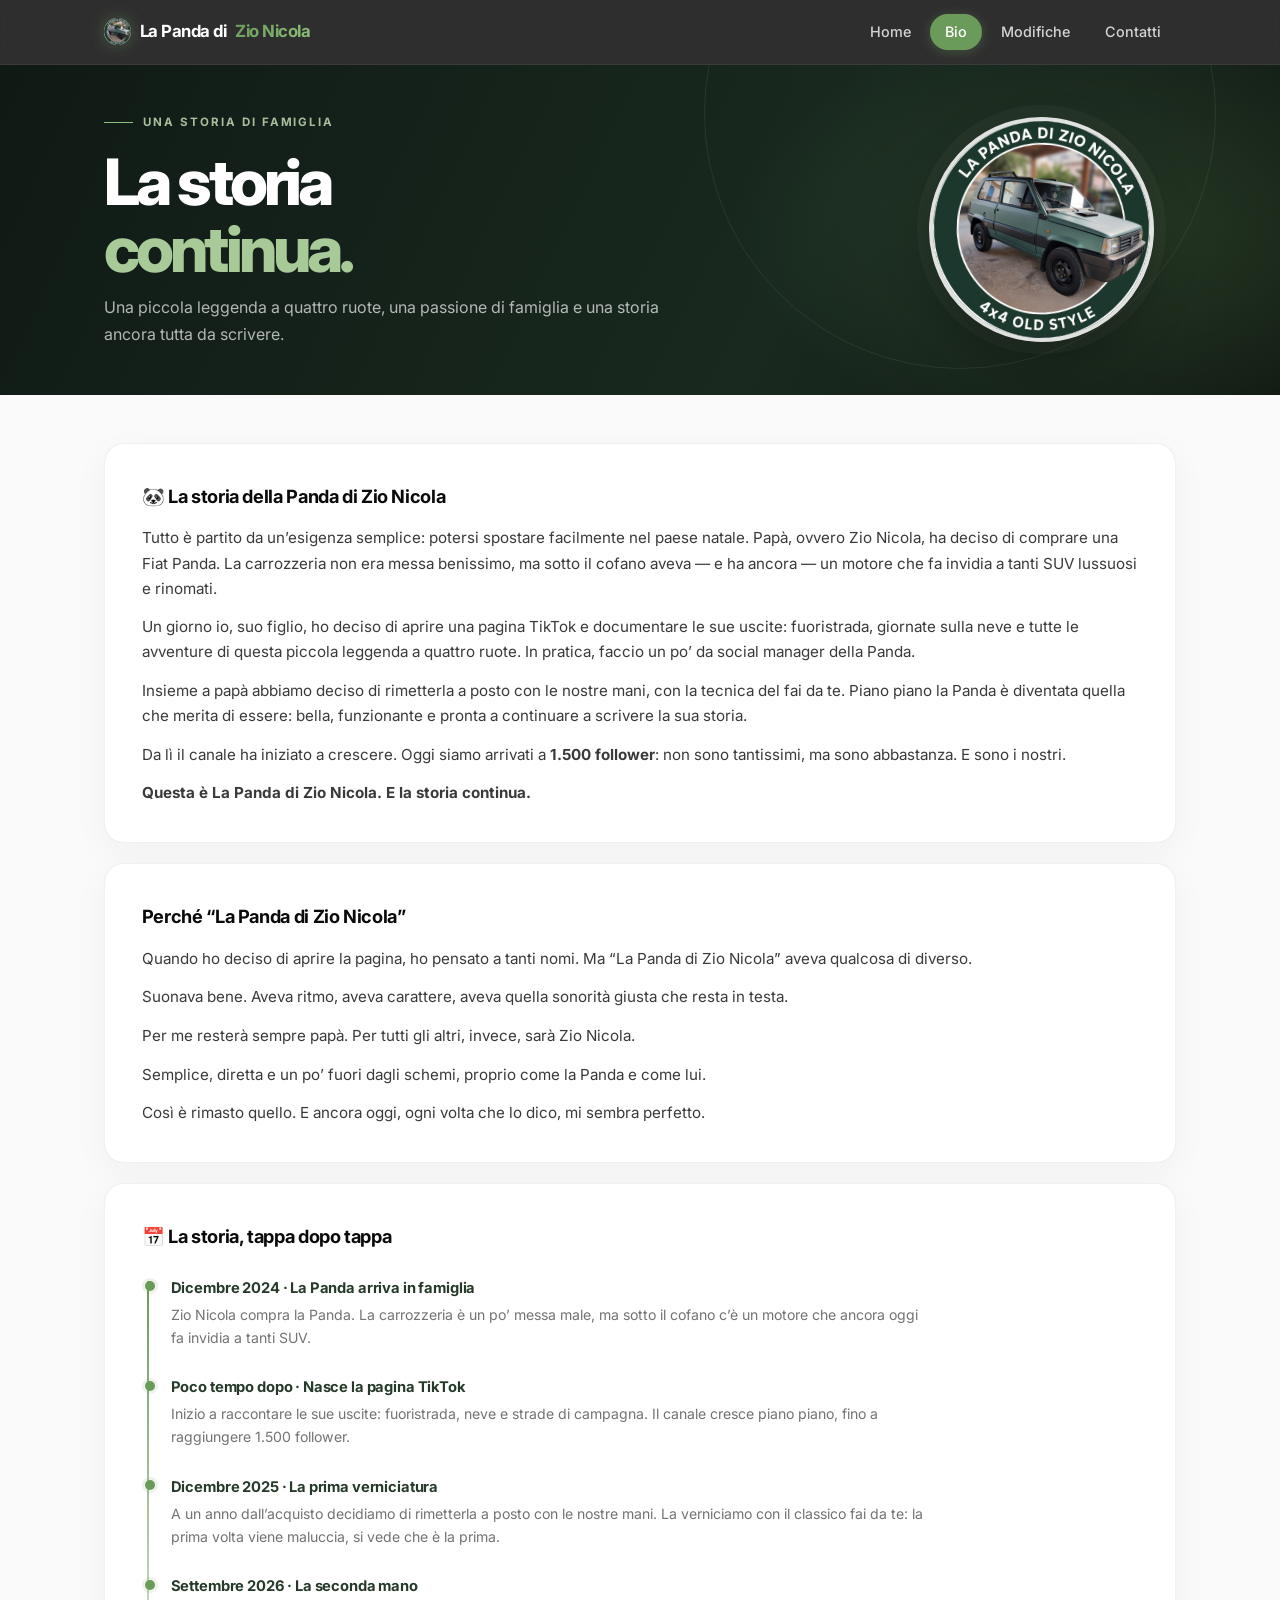
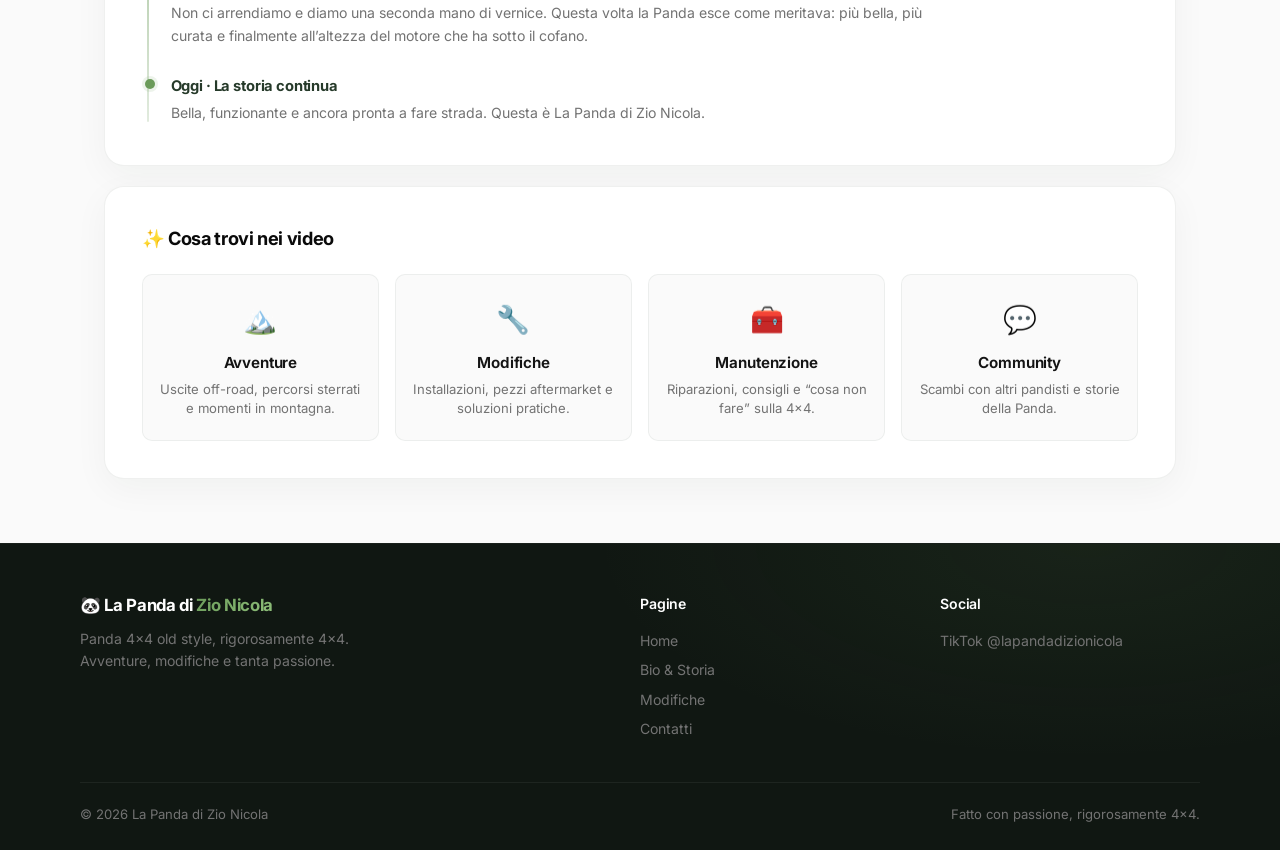
==== bio.html @ b266775a "v3 stable" ====
<!DOCTYPE html>
<html lang="it">
<head>
  <meta charset="UTF-8">
  <meta name="viewport" content="width=device-width, initial-scale=1.0">
  <title>Bio &amp; Storia | La Panda di Zio Nicola</title>
  <meta name="description" content="La storia della Panda di Zio Nicola: una Fiat Panda 4x4 old style, avventure e modifiche.">
  <link rel="preconnect" href="https://fonts.googleapis.com">
  <link rel="preconnect" href="https://fonts.gstatic.com" crossorigin>
  <link href="https://fonts.googleapis.com/css2?family=Inter:wght@400;500;600;700;800&display=swap" rel="stylesheet">
  <link rel="stylesheet" href="css/style.css">
</head>
<body>

  <header class="site-header">
    <div class="header-inner">
      <a href="index.html" class="logo">
        <span class="logo-icon"><img src="TuleS.jpg" alt=""></span>
        La Panda di <span>Zio Nicola</span>
      </a>
      <button class="menu-toggle" aria-label="Apri menu" onclick="document.querySelector('.nav').classList.toggle('open')">☰</button>
      <nav class="nav">
        <a href="index.html">Home</a>
        <a href="bio.html" class="active">Bio</a>
        <a href="modifiche.html">Modifiche</a>
        <a href="contatti.html">Contatti</a>
      </nav>
    </div>
  </header>

  <main>
    <section class="page-hero">
      <div class="page-hero-inner">
        <div>
          <p class="hero-eyebrow"><span></span> UNA STORIA DI FAMIGLIA</p>
          <h1>La storia<br><span>continua.</span></h1>
          <p>Una piccola leggenda a quattro ruote, una passione di famiglia e una storia ancora tutta da scrivere.</p>
        </div>
        <img src="TuleS.jpg" alt="La Panda 4x4 di Zio Nicola">
      </div>
    </section>

    <section class="container bio-content story-content">

      <article class="bio-card">
        <h2>🐼 La storia della Panda di Zio Nicola</h2>
        <p>
          Tutto è partito da un’esigenza semplice: potersi spostare facilmente nel paese natale.
          Papà, ovvero Zio Nicola, ha deciso di comprare una Fiat Panda. La carrozzeria non era messa benissimo,
          ma sotto il cofano aveva — e ha ancora — un motore che fa invidia a tanti SUV lussuosi e rinomati.
        </p>
        <p>
          Un giorno io, suo figlio, ho deciso di aprire una pagina TikTok e documentare le sue uscite:
          fuoristrada, giornate sulla neve e tutte le avventure di questa piccola leggenda a quattro ruote.
          In pratica, faccio un po’ da social manager della Panda.
        </p>
        <p>
          Insieme a papà abbiamo deciso di rimetterla a posto con le nostre mani, con la tecnica del fai da te.
          Piano piano la Panda è diventata quella che merita di essere: bella, funzionante e pronta a continuare
          a scrivere la sua storia.
        </p>
        <p>
          Da lì il canale ha iniziato a crescere. Oggi siamo arrivati a <strong>1.500 follower</strong>:
          non sono tantissimi, ma sono abbastanza. E sono i nostri.
        </p>
        <p><strong>Questa è La Panda di Zio Nicola. E la storia continua.</strong></p>
      </article>

      <article class="bio-card">
        <h2>Perché “La Panda di Zio Nicola”</h2>
        <p>Quando ho deciso di aprire la pagina, ho pensato a tanti nomi. Ma “La Panda di Zio Nicola” aveva qualcosa di diverso.</p>
        <p>Suonava bene. Aveva ritmo, aveva carattere, aveva quella sonorità giusta che resta in testa.</p>
        <p>Per me resterà sempre papà. Per tutti gli altri, invece, sarà Zio Nicola.</p>
        <p>Semplice, diretta e un po’ fuori dagli schemi, proprio come la Panda e come lui.</p>
        <p>Così è rimasto quello. E ancora oggi, ogni volta che lo dico, mi sembra perfetto.</p>
      </article>

      <article class="bio-card">
        <h2>📅 La storia, tappa dopo tappa</h2>
        <div class="timeline">
          <div class="timeline-item">
            <strong>Dicembre 2024 · La Panda arriva in famiglia</strong>
            <span>Zio Nicola compra la Panda. La carrozzeria è un po’ messa male, ma sotto il cofano c’è un motore che ancora oggi fa invidia a tanti SUV.</span>
          </div>
          <div class="timeline-item">
            <strong>Poco tempo dopo · Nasce la pagina TikTok</strong>
            <span>Inizio a raccontare le sue uscite: fuoristrada, neve e strade di campagna. Il canale cresce piano piano, fino a raggiungere 1.500 follower.</span>
          </div>
          <div class="timeline-item">
            <strong>Dicembre 2025 · La prima verniciatura</strong>
            <span>A un anno dall’acquisto decidiamo di rimetterla a posto con le nostre mani. La verniciamo con il classico fai da te: la prima volta viene maluccia, si vede che è la prima.</span>
          </div>
          <div class="timeline-item">
            <strong>Settembre 2026 · La seconda mano</strong>
            <span>Non ci arrendiamo e diamo una seconda mano di vernice. Questa volta la Panda esce come meritava: più bella, più curata e finalmente all’altezza del motore che ha sotto il cofano.</span>
          </div>
          <div class="timeline-item">
            <strong>Oggi · La storia continua</strong>
            <span>Bella, funzionante e ancora pronta a fare strada. Questa è La Panda di Zio Nicola.</span>
          </div>
        </div>
      </article>

      <article class="bio-card">
        <h2>✨ Cosa trovi nei video</h2>
        <div class="features-grid">
          <div class="feature">
            <div class="icon">🏔️</div>
            <h3>Avventure</h3>
            <p>Uscite off-road, percorsi sterrati e momenti in montagna.</p>
          </div>
          <div class="feature">
            <div class="icon">🔧</div>
            <h3>Modifiche</h3>
            <p>Installazioni, pezzi aftermarket e soluzioni pratiche.</p>
          </div>
          <div class="feature">
            <div class="icon">🧰</div>
            <h3>Manutenzione</h3>
            <p>Riparazioni, consigli e “cosa non fare” sulla 4x4.</p>
          </div>
          <div class="feature">
            <div class="icon">💬</div>
            <h3>Community</h3>
            <p>Scambi con altri pandisti e storie della Panda.</p>
          </div>
        </div>
      </article>

    </section>
  </main>

  <footer class="site-footer">
    <div class="footer-inner">
      <div>
        <div class="footer-brand">🐼 La Panda di <span>Zio Nicola</span></div>
        <p class="footer-desc">Panda 4x4 old style, rigorosamente 4x4. Avventure, modifiche e tanta passione.</p>
      </div>
      <div class="footer-col">
        <h4>Pagine</h4>
        <a href="index.html">Home</a>
        <a href="bio.html">Bio &amp; Storia</a>
        <a href="modifiche.html">Modifiche</a>
        <a href="contatti.html">Contatti</a>
      </div>
      <div class="footer-col">
        <h4>Social</h4>
        <a href="https://www.tiktok.com/@lapandadizionicola" target="_blank" rel="noopener">TikTok @lapandadizionicola</a>
      </div>
    </div>
    <div class="footer-bottom">
      <span>© 2026 La Panda di Zio Nicola</span>
      <span>Fatto con passione, rigorosamente 4x4.</span>
    </div>
  </footer>

</body>
</html>
---- css/style.css ----
/* ========================================
   La Panda di Zio Nicola - Style Sheet (Modern)
   ======================================== */

@import url('https://fonts.googleapis.com/css2?family=Inter:wght@400;500;600;700;800&display=swap');

/* --- Reset & Base --- */
*, *::before, *::after {
  box-sizing: border-box;
  margin: 0;
  padding: 0;
}

:root {
  --black: #0a0a0a;
  --dark: #141414;
  --gray-900: #1c1c1c;
  --gray-800: #262626;
  --gray-700: #3a3a3a;
  --gray-500: #737373;
  --gray-400: #a3a3a3;
  --gray-300: #d4d4d4;
  --gray-100: #f5f5f5;
  --gray-50: #fafafa;
  --white: #ffffff;

  --accent: #6b9b5a;
  --accent-hover: #5a8549;
  --accent-soft: rgba(107, 155, 90, 0.12);
  --accent-glow: rgba(107, 155, 90, 0.35);

  --shadow-sm: 0 1px 3px rgba(0,0,0,0.06);
  --shadow: 0 4px 24px rgba(0,0,0,0.08);
  --shadow-lg: 0 12px 40px rgba(0,0,0,0.12);
  --shadow-glow: 0 0 0 1px rgba(107,155,90,0.15), 0 8px 32px rgba(107,155,90,0.12);

  --radius: 16px;
  --radius-sm: 10px;
  --radius-full: 9999px;
  --transition: 0.22s cubic-bezier(0.4, 0, 0.2, 1);
  --font: 'Inter', system-ui, -apple-system, sans-serif;
}

html {
  scroll-behavior: smooth;
  -webkit-font-smoothing: antialiased;
}

body {
  font-family: var(--font);
  background: var(--gray-50);
  color: var(--dark);
  line-height: 1.65;
  min-height: 100vh;
  display: flex;
  flex-direction: column;
  font-size: 15.5px;
}

img {
  max-width: 100%;
  height: auto;
  display: block;
}

a {
  color: inherit;
  text-decoration: none;
}

ul { list-style: none; }

/* --- Header / Nav --- */
.site-header {
  background: rgba(10, 10, 10, 0.85);
  backdrop-filter: blur(16px);
  -webkit-backdrop-filter: blur(16px);
  color: var(--white);
  position: sticky;
  top: 0;
  z-index: 100;
  border-bottom: 1px solid rgba(255,255,255,0.06);
}

.header-inner {
  max-width: 1120px;
  margin: 0 auto;
  padding: 0.85rem 1.5rem;
  display: flex;
  align-items: center;
  justify-content: space-between;
  gap: 1rem;
}

.logo {
  display: flex;
  align-items: center;
  gap: 0.55rem;
  font-weight: 700;
  font-size: 1.05rem;
  letter-spacing: -0.03em;
}

.logo-icon {
  font-size: 1.45rem;
  width: 1.7rem;
  height: 1.7rem;
  flex: 0 0 1.7rem;
  line-height: 1;
  filter: drop-shadow(0 0 8px rgba(107,155,90,0.4));
  overflow: hidden;
  border-radius: 50%;
}

.logo-icon img {
  width: 100%;
  height: 100%;
  object-fit: cover;
  line-height: 1;
  filter: drop-shadow(0 0 8px rgba(107,155,90,0.4));
}

.logo span {
  background: linear-gradient(135deg, var(--accent), #8fbf7a);
  -webkit-background-clip: text;
  -webkit-text-fill-color: transparent;
  background-clip: text;
}

.nav {
  display: flex;
  gap: 0.25rem;
  flex-wrap: wrap;
  justify-content: flex-end;
}

.nav a {
  padding: 0.4rem 0.95rem;
  border-radius: var(--radius-full);
  font-size: 0.9rem;
  font-weight: 500;
  color: var(--gray-300);
  transition: all var(--transition);
}

.nav a:hover {
  color: var(--white);
  background: rgba(255,255,255,0.08);
}

.nav a.active {
  background: var(--accent);
  color: var(--white);
  box-shadow: 0 2px 12px var(--accent-glow);
}

.menu-toggle {
  display: none;
  background: none;
  border: none;
  color: var(--white);
  font-size: 1.5rem;
  cursor: pointer;
  padding: 0.25rem;
}

/* --- Main --- */
main {
  flex: 1;
  width: 100%;
}

.container {
  max-width: 1120px;
  margin: 0 auto;
  padding: 2.5rem 1.5rem;
}

/* --- Hero --- */
.hero {
  background:
    radial-gradient(ellipse 80% 60% at 70% 20%, rgba(107,155,90,0.18) 0%, transparent 55%),
    radial-gradient(ellipse 60% 50% at 10% 80%, rgba(107,155,90,0.08) 0%, transparent 50%),
    linear-gradient(165deg, #0a0a0a 0%, #121212 50%, #0f1410 100%);
  color: var(--white);
  padding: 5rem 1.5rem 4.5rem;
  text-align: center;
  position: relative;
  overflow: hidden;
}

.hero::before {
  content: "🐼";
  position: absolute;
  font-size: 22rem;
  opacity: 0.04;
  right: -1rem;
  top: -4rem;
  pointer-events: none;
  filter: blur(1px);
}

.hero-content {
  max-width: 640px;
  margin: 0 auto;
  position: relative;
  z-index: 1;
}

.hero h1 {
  font-size: clamp(2.1rem, 5.5vw, 3.1rem);
  font-weight: 800;
  letter-spacing: -0.04em;
  margin-bottom: 0.75rem;
  line-height: 1.15;
}

.hero h1 span {
  background: linear-gradient(135deg, #8fbf7a, var(--accent));
  -webkit-background-clip: text;
  -webkit-text-fill-color: transparent;
  background-clip: text;
}

.hero .tagline {
  font-size: 1.1rem;
  color: var(--gray-400);
  margin-bottom: 2rem;
  font-weight: 400;
  line-height: 1.6;
}

.btn {
  display: inline-flex;
  align-items: center;
  gap: 0.5rem;
  padding: 0.8rem 1.7rem;
  border-radius: var(--radius-full);
  font-weight: 600;
  font-size: 0.95rem;
  transition: all var(--transition);
  border: none;
  cursor: pointer;
  letter-spacing: -0.01em;
}

.btn-primary {
  background: var(--accent);
  color: var(--white);
  box-shadow: 0 4px 20px var(--accent-glow);
}

.btn-primary:hover {
  background: var(--accent-hover);
  transform: translateY(-2px);
  box-shadow: 0 8px 28px var(--accent-glow);
}

.btn-outline {
  background: transparent;
  color: var(--white);
  border: 1.5px solid rgba(255,255,255,0.25);
}

.btn-outline:hover {
  border-color: rgba(255,255,255,0.5);
  background: rgba(255,255,255,0.06);
  transform: translateY(-2px);
}

.hero-buttons {
  display: flex;
  gap: 0.9rem;
  justify-content: center;
  flex-wrap: wrap;
}

/* --- Section titles --- */
.section-title {
  font-size: 1.65rem;
  font-weight: 750;
  margin-bottom: 0.35rem;
  letter-spacing: -0.03em;
  color: var(--black);
}

.section-subtitle {
  color: var(--gray-500);
  margin-bottom: 2.2rem;
  font-size: 1.02rem;
  max-width: 520px;
}

/* --- Video grid --- */
.video-section {
  padding: 1rem 0 3rem;
}

.video-grid {
  display: grid;
  grid-template-columns: repeat(auto-fill, minmax(260px, 1fr));
  gap: 1.4rem;
}

.video-card {
  background: var(--white);
  border-radius: var(--radius);
  overflow: hidden;
  box-shadow: var(--shadow-sm);
  border: 1px solid rgba(0,0,0,0.04);
  transition: transform var(--transition), box-shadow var(--transition), border-color var(--transition);
}

.video-card:hover {
  transform: translateY(-6px);
  box-shadow: var(--shadow-lg);
  border-color: rgba(107,155,90,0.2);
}

.video-embed {
  position: relative;
  width: 100%;
  padding-bottom: 177.78%;
  background: var(--dark);
  overflow: hidden;
}

.video-embed iframe,
.video-embed .tiktok-placeholder {
  position: absolute;
  top: 0;
  left: 0;
  width: 100%;
  height: 100%;
  border: none;
}

.video-embed--tiktok .tiktok-embed {
  max-width: 100% !important;
  min-width: 0 !important;
  width: 100% !important;
  margin: 0;
}

.video-embed--tiktok iframe {
  width: 100% !important;
  height: 100% !important;
}

.tiktok-placeholder {
  display: flex;
  flex-direction: column;
  align-items: center;
  justify-content: center;
  color: var(--gray-400);
  text-align: center;
  padding: 1.5rem;
  background:
    radial-gradient(circle at 50% 30%, rgba(107,155,90,0.15) 0%, transparent 60%),
    linear-gradient(180deg, #141414 0%, #1a1a1a 100%);
}

.tiktok-placeholder .emoji {
  font-size: 2.8rem;
  margin-bottom: 0.7rem;
  filter: drop-shadow(0 4px 12px rgba(0,0,0,0.3));
}

.tiktok-placeholder p {
  font-size: 0.88rem;
  margin-bottom: 1rem;
  color: var(--gray-400);
  line-height: 1.4;
}

.video-info {
  padding: 1.1rem 1.15rem 1.2rem;
}

.video-info h3 {
  font-size: 0.92rem;
  font-weight: 600;
  margin-bottom: 0.25rem;
  line-height: 1.35;
  letter-spacing: -0.01em;
}

.video-info .meta {
  font-size: 0.78rem;
  color: var(--gray-500);
}

.video-info a {
  display: inline-block;
  margin-top: 0.55rem;
  font-size: 0.82rem;
  color: var(--accent);
  font-weight: 600;
  transition: color var(--transition);
}

.video-info a:hover {
  color: var(--accent-hover);
}

.embed-note {
  margin-top: 2.2rem;
  padding: 1.1rem 1.3rem;
  background: var(--accent-soft);
  border-radius: var(--radius-sm);
  font-size: 0.88rem;
  color: var(--gray-700);
  border: 1px solid rgba(107,155,90,0.18);
  line-height: 1.55;
}

.embed-note code {
  background: rgba(0,0,0,0.06);
  padding: 0.15rem 0.4rem;
  border-radius: 4px;
  font-size: 0.82rem;
}

/* --- Bio page --- */
.bio-hero {
  background:
    radial-gradient(ellipse 70% 50% at 50% 0%, rgba(107,155,90,0.12) 0%, transparent 60%),
    var(--dark);
  color: var(--white);
  padding: 3.5rem 1.5rem;
  text-align: center;
}

.bio-content {
  display: grid;
  gap: 1.5rem;
}

.bio-card {
  background: var(--white);
  border-radius: var(--radius);
  padding: 1.8rem 2rem;
  box-shadow: var(--shadow-sm);
  border: 1px solid rgba(0,0,0,0.04);
  transition: box-shadow var(--transition);
}

.bio-card:hover {
  box-shadow: var(--shadow);
}

.bio-card h2 {
  font-size: 1.2rem;
  margin-bottom: 0.9rem;
  color: var(--black);
  display: flex;
  align-items: center;
  gap: 0.45rem;
  letter-spacing: -0.02em;
  font-weight: 700;
}

.bio-card p {
  margin-bottom: 0.85rem;
  color: var(--gray-700);
  font-size: 0.95rem;
}

.bio-card p:last-child {
  margin-bottom: 0;
}

.timeline {
  position: relative;
  padding-left: 1.7rem;
  margin-top: 1.3rem;
}

.timeline::before {
  content: "";
  position: absolute;
  left: 0.35rem;
  top: 0.35rem;
  bottom: 0.35rem;
  width: 2px;
  background: linear-gradient(180deg, var(--accent), rgba(107,155,90,0.2));
  border-radius: 2px;
}

.timeline-item {
  position: relative;
  margin-bottom: 1.4rem;
}

.timeline-item:last-child {
  margin-bottom: 0;
}

.timeline-item::before {
  content: "";
  position: absolute;
  left: -1.5rem;
  top: 0.35rem;
  width: 10px;
  height: 10px;
  background: var(--accent);
  border-radius: 50%;
  box-shadow: 0 0 0 3px var(--accent-soft);
}

.timeline-item strong {
  display: block;
  font-size: 0.92rem;
  margin-bottom: 0.15rem;
  letter-spacing: -0.01em;
}

.timeline-item span {
  font-size: 0.88rem;
  color: var(--gray-500);
}

.features-grid {
  display: grid;
  grid-template-columns: repeat(auto-fill, minmax(200px, 1fr));
  gap: 1rem;
  margin-top: 1.3rem;
}

.feature {
  background: var(--gray-50);
  padding: 1.3rem 1.1rem;
  border-radius: var(--radius-sm);
  text-align: center;
  border: 1px solid rgba(0,0,0,0.04);
  transition: all var(--transition);
}

.feature:hover {
  background: var(--accent-soft);
  border-color: rgba(107,155,90,0.2);
  transform: translateY(-3px);
}

.feature .icon {
  font-size: 1.7rem;
  margin-bottom: 0.5rem;
}

.feature h3 {
  font-size: 0.95rem;
  margin-bottom: 0.25rem;
  font-weight: 650;
  letter-spacing: -0.01em;
}

.feature p {
  font-size: 0.82rem;
  color: var(--gray-500);
  margin: 0;
  line-height: 1.45;
}

/* --- Modifiche page --- */
.modifiche-grid {
  display: grid;
  grid-template-columns: repeat(auto-fill, minmax(270px, 1fr));
  gap: 1.4rem;
}

.mod-card {
  background: var(--white);
  border-radius: var(--radius);
  overflow: hidden;
  box-shadow: var(--shadow-sm);
  border: 1px solid rgba(0,0,0,0.04);
  display: flex;
  flex-direction: column;
  transition: transform var(--transition), box-shadow var(--transition), border-color var(--transition);
}

.mod-card:hover {
  transform: translateY(-6px);
  box-shadow: var(--shadow-lg);
  border-color: rgba(107,155,90,0.18);
}

.mod-img {
  height: 160px;
  background:
    radial-gradient(circle at 40% 40%, rgba(107,155,90,0.2) 0%, transparent 55%),
    linear-gradient(145deg, #1a1a1a, #222a1e);
  display: flex;
  align-items: center;
  justify-content: center;
  font-size: 3.2rem;
  color: rgba(255,255,255,0.55);
  transition: transform 0.4s ease;
}

.mod-card:hover .mod-img {
  transform: scale(1.03);
}

.mod-body {
  padding: 1.25rem 1.3rem 1.4rem;
  flex: 1;
  display: flex;
  flex-direction: column;
}

.mod-body h3 {
  font-size: 1.05rem;
  margin-bottom: 0.35rem;
  letter-spacing: -0.02em;
  font-weight: 650;
}

.mod-body p {
  font-size: 0.88rem;
  color: var(--gray-500);
  flex: 1;
  margin-bottom: 0.9rem;
  line-height: 1.5;
}

.mod-links {
  display: flex;
  flex-direction: column;
  align-items: flex-start;
  gap: 0.65rem;
  margin-top: 0.4rem;
}

.mod-links .btn {
  font-size: 0.85rem;
  padding: 0.5rem 1.1rem;
}

.mod-links .btn-outline {
  color: var(--gray-900);
  border: 1.5px solid var(--gray-300);
  background: var(--white);
}

.mod-links .btn-outline:hover {
  color: var(--black);
  border-color: var(--accent);
  background: var(--accent-soft);
}

.product-link-pending {
  font-size: 0.78rem;
  color: var(--gray-500);
}

.tags {
  display: flex;
  flex-wrap: wrap;
  gap: 0.35rem;
  margin-bottom: 1rem;
}

.tag {
  font-size: 0.72rem;
  padding: 0.22rem 0.65rem;
  background: var(--gray-100);
  border-radius: var(--radius-full);
  color: var(--gray-700);
  font-weight: 550;
  letter-spacing: 0.01em;
}

.tag.estetica { background: var(--accent-soft); color: var(--accent-hover); }
.tag.performance { background: #f5ebe4; color: #8a5a3a; }
.tag.offroad { background: #e8eef5; color: #3a5a8a; }
.tag.comfort { background: #f0e8f5; color: #6a3a8a; }

/* --- Contatti page --- */
.contact-grid {
  display: grid;
  grid-template-columns: 1fr 1fr;
  gap: 1.5rem;
}

.contact-card {
  background: var(--white);
  border-radius: var(--radius);
  padding: 1.8rem 2rem;
  box-shadow: var(--shadow-sm);
  border: 1px solid rgba(0,0,0,0.04);
}

.contact-card h2 {
  font-size: 1.15rem;
  margin-bottom: 1.1rem;
  display: flex;
  align-items: center;
  gap: 0.4rem;
  letter-spacing: -0.02em;
  font-weight: 700;
}

.social-links {
  display: flex;
  flex-direction: column;
  gap: 0.7rem;
}

.social-link {
  display: flex;
  align-items: center;
  gap: 0.85rem;
  padding: 0.95rem 1.15rem;
  background: var(--gray-50);
  border-radius: var(--radius-sm);
  font-weight: 500;
  border: 1px solid transparent;
  transition: all var(--transition);
}

.social-link:hover {
  background: var(--accent-soft);
  border-color: rgba(107,155,90,0.2);
  transform: translateX(4px);
}

.social-link .icon {
  font-size: 1.35rem;
}

.form-group {
  margin-bottom: 1.1rem;
}

.form-group label {
  display: block;
  font-size: 0.85rem;
  font-weight: 600;
  margin-bottom: 0.35rem;
  letter-spacing: -0.01em;
}

.form-group input,
.form-group textarea {
  width: 100%;
  padding: 0.75rem 1rem;
  border: 1.5px solid var(--gray-300);
  border-radius: var(--radius-sm);
  font-family: inherit;
  font-size: 0.95rem;
  background: var(--gray-50);
  transition: all var(--transition);
}

.form-group input:focus,
.form-group textarea:focus {
  outline: none;
  border-color: var(--accent);
  background: var(--white);
  box-shadow: 0 0 0 3px var(--accent-soft);
}

.form-group textarea {
  min-height: 120px;
  resize: vertical;
}

.faq-list {
  margin-top: 0.8rem;
}

.faq-item {
  border-bottom: 1px solid var(--gray-100);
  padding: 0.95rem 0;
}

.faq-item:last-child {
  border-bottom: none;
}

.faq-item strong {
  display: block;
  margin-bottom: 0.25rem;
  font-size: 0.9rem;
  letter-spacing: -0.01em;
}

.faq-item p {
  font-size: 0.86rem;
  color: var(--gray-500);
  margin: 0;
  line-height: 1.5;
}

/* --- Footer --- */
.site-footer {
  background: var(--black);
  color: var(--gray-400);
  padding: 3rem 1.5rem 1.5rem;
  margin-top: auto;
  border-top: 1px solid rgba(255,255,255,0.04);
}

.footer-inner {
  max-width: 1120px;
  margin: 0 auto;
  display: grid;
  grid-template-columns: 2fr 1fr 1fr;
  gap: 2.5rem;
}

.footer-brand {
  font-weight: 700;
  font-size: 1.05rem;
  color: var(--white);
  margin-bottom: 0.55rem;
  letter-spacing: -0.02em;
}

.footer-brand span {
  background: linear-gradient(135deg, var(--accent), #8fbf7a);
  -webkit-background-clip: text;
  -webkit-text-fill-color: transparent;
  background-clip: text;
}

.footer-desc {
  font-size: 0.88rem;
  max-width: 300px;
  line-height: 1.55;
  color: var(--gray-500);
}

.footer-col h4 {
  color: var(--white);
  font-size: 0.88rem;
  margin-bottom: 0.85rem;
  font-weight: 600;
  letter-spacing: -0.01em;
}

.footer-col a {
  display: block;
  font-size: 0.88rem;
  margin-bottom: 0.4rem;
  color: var(--gray-500);
  transition: color var(--transition);
}

.footer-col a:hover {
  color: var(--accent);
}

.footer-bottom {
  max-width: 1120px;
  margin: 2.2rem auto 0;
  padding-top: 1.3rem;
  border-top: 1px solid rgba(255,255,255,0.06);
  display: flex;
  justify-content: space-between;
  align-items: center;
  flex-wrap: wrap;
  gap: 0.8rem;
  font-size: 0.82rem;
  color: var(--gray-500);
}

/* --- Responsive --- */
@media (max-width: 768px) {
  .menu-toggle {
    display: block;
  }

  .nav {
    display: none;
    position: absolute;
    top: 100%;
    left: 0;
    right: 0;
    background: rgba(10,10,10,0.97);
    backdrop-filter: blur(16px);
    flex-direction: column;
    padding: 0.8rem 1rem 1.2rem;
    gap: 0.2rem;
    border-bottom: 1px solid rgba(255,255,255,0.06);
  }

  .nav.open {
    display: flex;
  }

  .nav a {
    padding: 0.7rem 1rem;
  }

  .hero {
    padding: 3.5rem 1.2rem 3rem;
  }

  .contact-grid {
    grid-template-columns: 1fr;
  }

  .footer-inner {
    grid-template-columns: 1fr;
    gap: 1.8rem;
  }

  .footer-bottom {
    flex-direction: column;
    text-align: center;
  }

  .bio-card,
  .contact-card {
    padding: 1.4rem 1.3rem;
  }
}

@media (max-width: 480px) {
  .header-inner {
    padding: 0.75rem 1rem;
  }

  .container {
    padding: 1.8rem 1rem;
  }

  .video-grid,
  .modifiche-grid {
    grid-template-columns: 1fr;
  }

  .section-title {
    font-size: 1.4rem;
  }
}

/* --- Premium home page --- */
.home-hero {
  min-height: 590px;
  padding: 4.5rem 1.5rem;
  text-align: left;
  background:
    radial-gradient(ellipse 45% 75% at 82% 45%, rgba(107,155,90,0.2), transparent 72%),
    linear-gradient(115deg, #101a15 0%, #14251c 55%, #101712 100%);
}

.home-hero::before {
  content: "";
  width: 32rem;
  height: 32rem;
  border: 1px solid rgba(255,255,255,0.035);
  border-radius: 50%;
  right: 9%;
  top: 50%;
  transform: translateY(-50%);
  opacity: 1;
  filter: none;
}

.home-hero-inner {
  max-width: 1120px;
  min-height: 440px;
  margin: 0 auto;
  display: grid;
  grid-template-columns: 1.1fr 0.9fr;
  align-items: center;
  gap: 2rem;
}

.home-hero-copy {
  position: relative;
  z-index: 1;
  padding: 1rem 0;
}

.hero-eyebrow,
.section-eyebrow {
  display: flex;
  align-items: center;
  gap: 0.65rem;
  margin-bottom: 1.1rem;
  color: #a8be9c;
  font-size: 0.72rem;
  font-weight: 700;
  letter-spacing: 0.17em;
}

.hero-eyebrow span,
.hero-signature span {
  width: 1.8rem;
  height: 1px;
  background: #8fbf7a;
}

.home-hero h1 {
  margin-bottom: 1.1rem;
  font-size: clamp(3rem, 6.2vw, 5.2rem);
  line-height: 1.03;
  letter-spacing: -0.065em;
}

.home-hero h1 span {
  background: linear-gradient(110deg, #b6d0a9, #80a96e);
  -webkit-background-clip: text;
  -webkit-text-fill-color: transparent;
  background-clip: text;
}

.home-hero .tagline {
  margin-bottom: 1.8rem;
  color: rgba(255,255,255,0.7);
  font-size: 1.12rem;
}

.home-hero .hero-buttons {
  justify-content: flex-start;
}

.home-hero .btn-primary {
  background: #91b27e;
  color: #112017;
  box-shadow: 0 8px 25px rgba(107,155,90,0.23);
}

.home-hero .btn-primary:hover {
  background: #a4c391;
}

.home-hero .btn-outline {
  border-color: rgba(255,255,255,0.22);
}

.hero-signature {
  display: flex;
  align-items: center;
  gap: 0.65rem;
  margin-top: 2.2rem;
  color: rgba(255,255,255,0.48);
  font-size: 0.78rem;
  letter-spacing: 0.02em;
}

.home-hero-art {
  position: relative;
  display: grid;
  place-items: center;
  min-height: 440px;
}

.hero-art-ring {
  position: absolute;
  width: min(100%, 390px);
  aspect-ratio: 1;
  border: 1px solid rgba(181,208,169,0.28);
  border-radius: 50%;
  box-shadow: 0 0 0 18px rgba(181,208,169,0.025), 0 0 80px rgba(143,191,122,0.12);
}

.hero-badge {
  position: relative;
  width: min(88%, 350px);
  aspect-ratio: 1;
  object-fit: cover;
  border-radius: 50%;
  border: 5px solid rgba(255,255,255,0.88);
  box-shadow: 0 24px 70px rgba(0,0,0,0.4);
  transform: rotate(-4deg);
  transition: transform 0.5s ease;
}

.home-hero-art:hover .hero-badge {
  transform: rotate(0) scale(1.025);
}

.hero-art-label {
  position: absolute;
  right: 2%;
  bottom: 12%;
  display: grid;
  place-content: center;
  width: 90px;
  height: 90px;
  border: 1px solid rgba(255,255,255,0.18);
  border-radius: 50%;
  background: #19271e;
  color: #c5d8ba;
  text-align: center;
  font-size: 0.57rem;
  line-height: 1.35;
  letter-spacing: 0.15em;
  box-shadow: 0 8px 25px rgba(0,0,0,0.3);
}

.hero-art-label strong {
  color: #fff;
  font-size: 1.25rem;
  letter-spacing: 0.04em;
}

.creator-section {
  padding-top: 4.6rem;
  padding-bottom: 5rem;
}

.creator-heading {
  display: flex;
  align-items: flex-end;
  justify-content: space-between;
  gap: 2rem;
  margin-bottom: 1.6rem;
}

.creator-heading .section-eyebrow {
  margin-bottom: 0.65rem;
  color: var(--accent-hover);
}

.creator-heading .section-title {
  font-size: clamp(1.8rem, 3.5vw, 2.45rem);
}

.creator-heading .section-subtitle {
  margin: 0.45rem 0 0;
}

.creator-link {
  display: inline-flex;
  align-items: center;
  gap: 0.55rem;
  flex: 0 0 auto;
  padding: 0.75rem 1rem;
  border: 1px solid rgba(0,0,0,0.12);
  border-radius: var(--radius-full);
  color: var(--gray-900);
  font-size: 0.84rem;
  font-weight: 650;
  transition: all var(--transition);
}

.creator-link:hover {
  border-color: var(--accent);
  color: var(--accent-hover);
  transform: translateY(-2px);
}

.creator-embed {
  display: flex;
  justify-content: center;
  min-height: 440px;
  padding: 1.2rem;
  overflow: hidden;
  border: 1px solid rgba(0,0,0,0.07);
  border-radius: 22px;
  background: var(--white);
  box-shadow: 0 18px 50px rgba(26,39,29,0.08);
}

.creator-embed .tiktok-embed {
  width: 100% !important;
  max-width: 780px !important;
  min-width: 0 !important;
  margin: 0 auto !important;
}

.creator-embed iframe {
  max-width: 100% !important;
}

@media (max-width: 768px) {
  .home-hero {
    min-height: auto;
    padding: 3.4rem 1.3rem 2.6rem;
  }

  .home-hero::before {
    width: 23rem;
    height: 23rem;
    right: -8rem;
    top: 64%;
  }

  .home-hero-inner {
    grid-template-columns: 1fr;
    gap: 0.5rem;
  }

  .home-hero-copy {
    padding: 0.4rem 0;
  }

  .home-hero h1 {
    font-size: clamp(3rem, 12vw, 4.4rem);
  }

  .home-hero-art {
    min-height: 310px;
    margin-top: 0.5rem;
  }

  .hero-art-ring {
    width: min(80%, 290px);
  }

  .hero-badge {
    width: min(72%, 270px);
  }

  .hero-art-label {
    right: 13%;
    bottom: 6%;
    width: 75px;
    height: 75px;
  }

  .creator-heading {
    align-items: flex-start;
    flex-direction: column;
    gap: 1.1rem;
  }

  .creator-section {
    padding-top: 3.2rem;
    padding-bottom: 3.5rem;
  }

  .creator-embed {
    min-height: 400px;
    padding: 0.6rem;
    border-radius: 16px;
  }
}

/* --- Shared interior page design --- */
.page-hero {
  position: relative;
  overflow: hidden;
  color: var(--white);
  background:
    radial-gradient(ellipse 42% 90% at 88% 50%, rgba(107,155,90,0.2), transparent 72%),
    linear-gradient(115deg, #101a15, #19291f 62%, #111912);
}

.page-hero::after {
  content: "";
  position: absolute;
  top: -13rem;
  right: 5%;
  width: 32rem;
  height: 32rem;
  border: 1px solid rgba(181,208,169,0.1);
  border-radius: 50%;
  pointer-events: none;
}

.page-hero-inner {
  position: relative;
  z-index: 1;
  display: grid;
  grid-template-columns: 1fr minmax(180px, 270px);
  align-items: center;
  gap: 3rem;
  max-width: 1120px;
  min-height: 290px;
  margin: 0 auto;
  padding: 3rem 1.5rem;
}

.page-hero h1 {
  margin-bottom: 0.75rem;
  font-size: clamp(2.5rem, 5vw, 4.1rem);
  font-weight: 800;
  line-height: 1.04;
  letter-spacing: -0.06em;
}

.page-hero h1 span {
  color: #a8c998;
}

.page-hero-inner > div > p:last-child {
  max-width: 580px;
  color: rgba(255,255,255,0.68);
  font-size: 1rem;
}

.page-hero-inner > img {
  width: 225px;
  aspect-ratio: 1;
  justify-self: center;
  object-fit: cover;
  border: 4px solid rgba(255,255,255,0.86);
  border-radius: 50%;
  box-shadow: 0 18px 45px rgba(0,0,0,0.3), 0 0 0 12px rgba(255,255,255,0.035);
  transform: rotate(3deg);
}

.story-content {
  padding-top: 3rem;
  padding-bottom: 4rem;
}

.bio-content {
  gap: 1.25rem;
}

.bio-card,
.contact-card {
  border-color: rgba(29,51,35,0.07);
  border-radius: 20px;
  box-shadow: 0 10px 35px rgba(26,39,29,0.045);
}

.bio-card {
  padding: clamp(1.5rem, 3vw, 2.3rem);
}

.bio-card h2,
.contact-card h2 {
  font-size: 1.14rem;
}

.timeline {
  margin-top: 1.55rem;
}

.timeline-item {
  padding: 0 0 0.25rem 0.1rem;
}

.timeline-item strong {
  color: #263a2a;
}

.timeline-item span {
  display: block;
  max-width: 760px;
  line-height: 1.65;
}

.feature {
  min-height: 155px;
  padding: 1.4rem 1rem;
  border-color: rgba(29,51,35,0.06);
}

.modifiche-grid {
  gap: 1.25rem;
}

.mod-card {
  border-color: rgba(29,51,35,0.07);
  border-radius: 18px;
  box-shadow: 0 10px 35px rgba(26,39,29,0.05);
}

.mod-img {
  position: relative;
  height: 175px;
  overflow: hidden;
  background:
    radial-gradient(circle at 50% 35%, rgba(143,191,122,0.28), transparent 48%),
    linear-gradient(145deg, #18241b, #29382b);
  font-size: 3.5rem;
}

.mod-img::after {
  content: "LA PANDA · 4X4";
  position: absolute;
  bottom: 0.8rem;
  left: 1rem;
  color: rgba(255,255,255,0.55);
  font-size: 0.58rem;
  font-weight: 700;
  letter-spacing: 0.16em;
}

.mod-body {
  padding: 1.35rem 1.35rem 1.5rem;
}

.mod-body h3 {
  font-size: 1.08rem;
}

.mod-body p {
  line-height: 1.65;
}

.mod-links {
  gap: 0.6rem;
}

.mod-links .btn {
  justify-content: center;
  text-align: center;
  border-radius: var(--radius-full);
}

.mod-links .btn-primary {
  color: var(--white);
}

.mod-cta-wrap {
  padding-top: 0;
}

.mod-cta {
  display: flex;
  align-items: center;
  justify-content: space-between;
  gap: 2rem;
  padding: clamp(1.5rem, 4vw, 2.5rem);
  border: 1px solid rgba(29,51,35,0.08);
  border-radius: 20px;
  background: linear-gradient(120deg, #eef3eb, #f7f8f4);
}

.mod-cta .section-eyebrow {
  margin-bottom: 0.5rem;
  color: var(--accent-hover);
}

.mod-cta h2 {
  margin-bottom: 0.35rem;
  color: var(--gray-900);
  font-size: clamp(1.35rem, 3vw, 1.8rem);
  letter-spacing: -0.04em;
}

.mod-cta p:last-child {
  max-width: 570px;
  color: var(--gray-500);
  font-size: 0.92rem;
}

.contact-grid {
  align-items: start;
  gap: 1.25rem;
}

.contact-card {
  padding: clamp(1.4rem, 3vw, 2rem);
}

.social-handle {
  color: var(--gray-500);
  font-size: 0.85rem;
}

.faq-heading {
  margin-top: 2rem;
}

.form-note {
  margin-bottom: 1.2rem;
  color: var(--gray-500);
  font-size: 0.9rem;
}

.contact-card .btn-primary {
  color: var(--white);
}

.form-group input,
.form-group textarea {
  border-color: #e0e5dd;
  border-radius: 12px;
  background: #fbfcfa;
}

.site-footer {
  background:
    radial-gradient(ellipse 55% 100% at 85% 0%, rgba(107,155,90,0.09), transparent 70%),
    #101712;
}

@media (max-width: 768px) {
  .page-hero-inner {
    grid-template-columns: 1fr 120px;
    gap: 1rem;
    min-height: 240px;
    padding: 2.4rem 1.25rem;
  }

  .page-hero-inner > img {
    width: min(100%, 120px);
    border-width: 3px;
  }

  .page-hero h1 {
    font-size: clamp(2.15rem, 7vw, 3.2rem);
  }

  .page-hero-inner > div > p:last-child {
    font-size: 0.9rem;
  }

  .mod-cta {
    align-items: flex-start;
    flex-direction: column;
  }
}

@media (max-width: 480px) {
  .page-hero-inner {
    grid-template-columns: 1fr 78px;
    gap: 0.5rem;
    padding: 2rem 1rem;
  }

  .page-hero-inner > img {
    width: 75px;
  }

  .page-hero h1 {
    font-size: 2.15rem;
  }

  .page-hero .hero-eyebrow {
    font-size: 0.58rem;
    letter-spacing: 0.11em;
  }

  .story-content {
    padding-top: 1.5rem;
  }
}
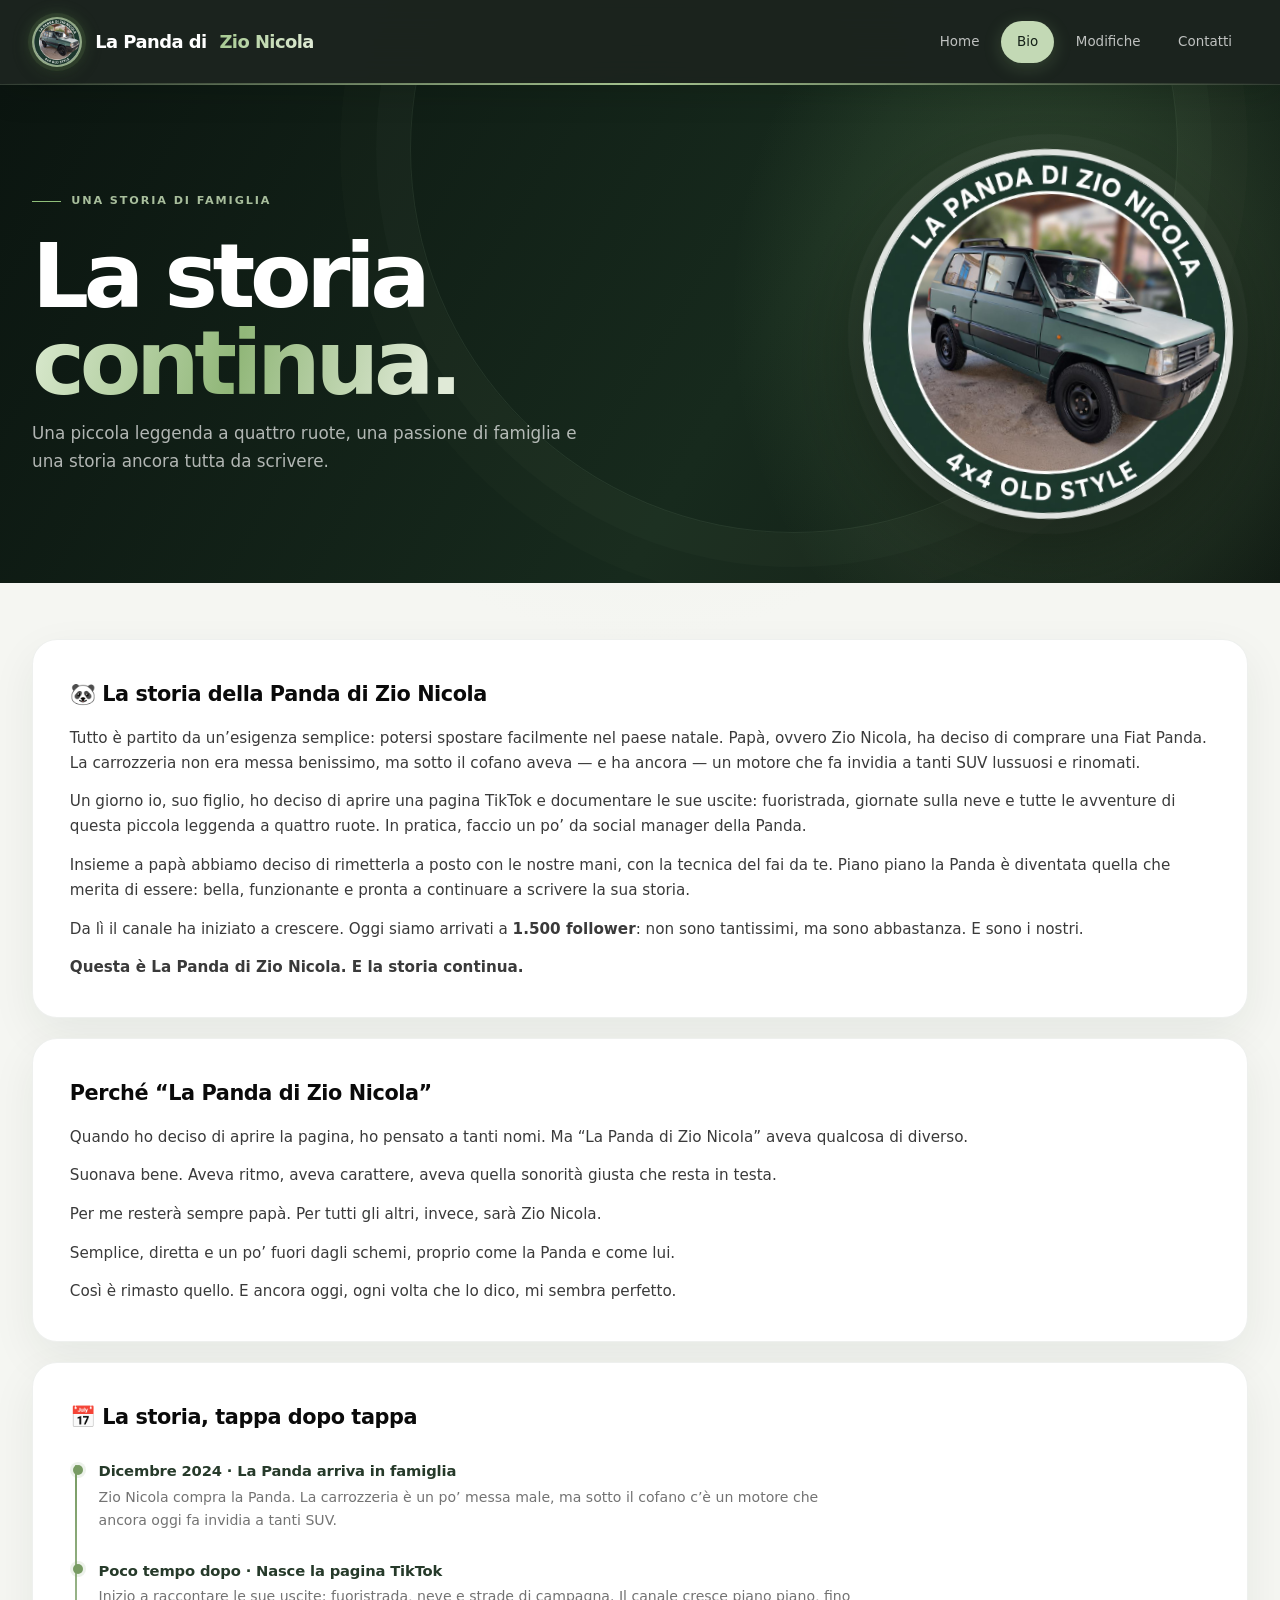
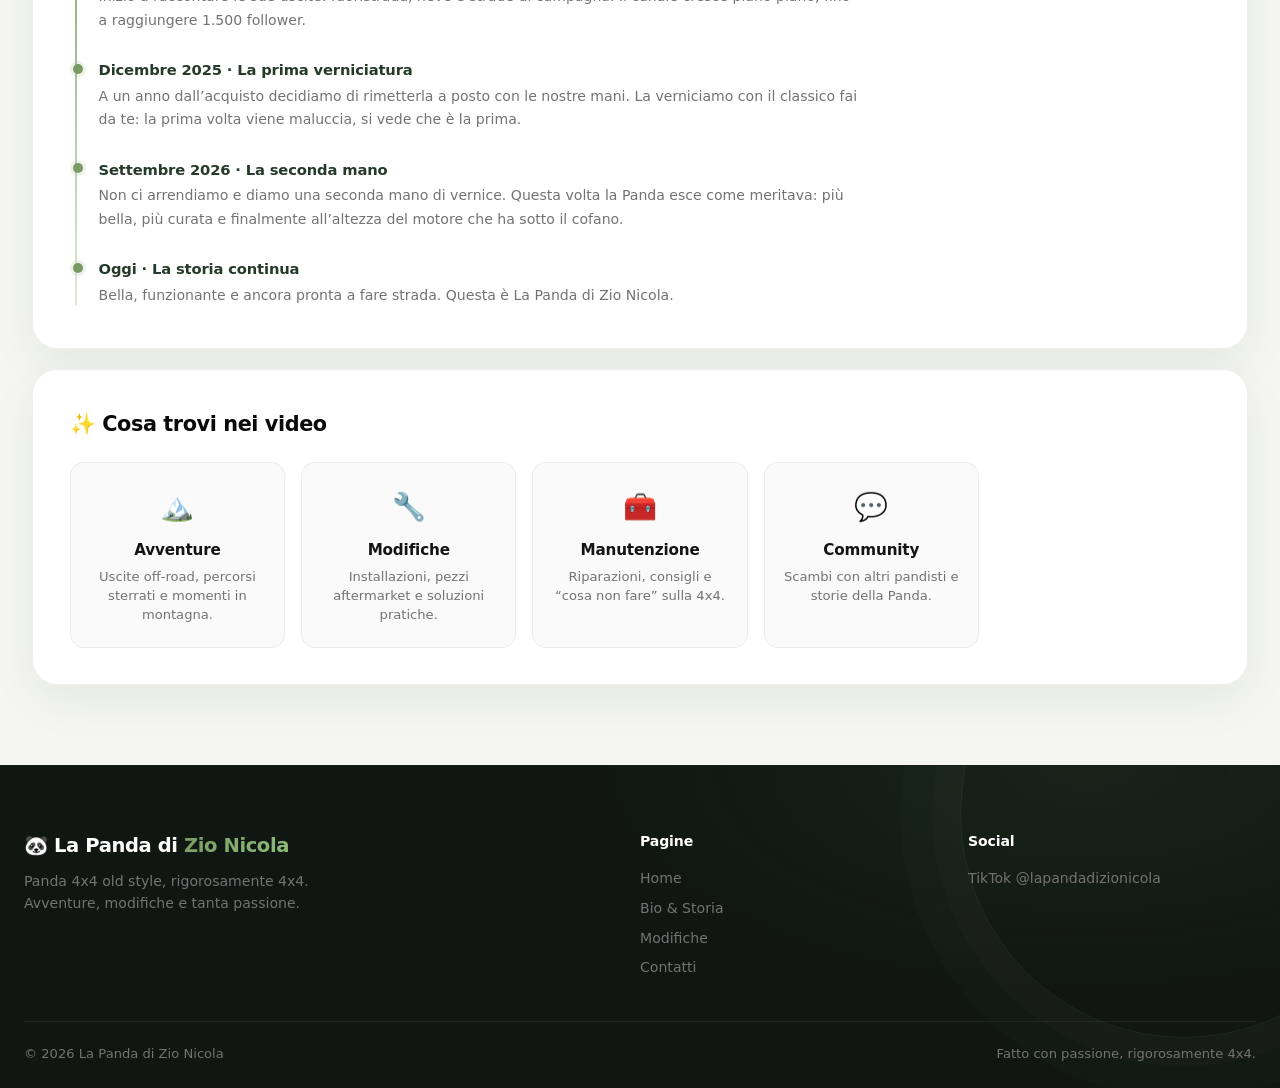
==== commit d2ffb777: "v4" ====
--- a/bio.html
+++ b/bio.html
@@ -5,9 +5,6 @@
   <meta name="viewport" content="width=device-width, initial-scale=1.0">
   <title>Bio &amp; Storia | La Panda di Zio Nicola</title>
   <meta name="description" content="La storia della Panda di Zio Nicola: una Fiat Panda 4x4 old style, avventure e modifiche.">
-  <link rel="preconnect" href="https://fonts.googleapis.com">
-  <link rel="preconnect" href="https://fonts.gstatic.com" crossorigin>
-  <link href="https://fonts.googleapis.com/css2?family=Inter:wght@400;500;600;700;800&display=swap" rel="stylesheet">
   <link rel="stylesheet" href="css/style.css">
 </head>
 <body>
@@ -15,7 +12,7 @@
   <header class="site-header">
     <div class="header-inner">
       <a href="index.html" class="logo">
-        <span class="logo-icon"><img src="TuleS.jpg" alt=""></span>
+        <span class="logo-icon"><img src="TuleS-ottimizzata.jpg" alt=""></span>
         La Panda di <span>Zio Nicola</span>
       </a>
       <button class="menu-toggle" aria-label="Apri menu" onclick="document.querySelector('.nav').classList.toggle('open')">☰</button>
@@ -36,7 +33,7 @@
           <h1>La storia<br><span>continua.</span></h1>
           <p>Una piccola leggenda a quattro ruote, una passione di famiglia e una storia ancora tutta da scrivere.</p>
         </div>
-        <img src="TuleS.jpg" alt="La Panda 4x4 di Zio Nicola">
+        <img src="TuleS-ottimizzata.jpg" alt="La Panda 4x4 di Zio Nicola" fetchpriority="high">
       </div>
     </section>
 
--- a/css/style.css
+++ b/css/style.css
@@ -1,8 +1,6 @@
 /* ========================================
    La Panda di Zio Nicola - Style Sheet (Modern)
    ======================================== */
-
-@import url('https://fonts.googleapis.com/css2?family=Inter:wght@400;500;600;700;800&display=swap');
 
 /* --- Reset & Base --- */
 *, *::before, *::after {
@@ -38,7 +36,7 @@
   --radius-sm: 10px;
   --radius-full: 9999px;
   --transition: 0.22s cubic-bezier(0.4, 0, 0.2, 1);
-  --font: 'Inter', system-ui, -apple-system, sans-serif;
+  --font: system-ui, -apple-system, BlinkMacSystemFont, "Segoe UI", sans-serif;
 }
 
 html {
@@ -1169,6 +1167,37 @@
   max-width: 100% !important;
 }
 
+.creator-load {
+  display: grid;
+  justify-items: center;
+  align-content: center;
+  width: 100%;
+  min-height: 330px;
+  padding: 2rem;
+  border-radius: 18px;
+  background:
+    radial-gradient(circle at 50% 48%, rgba(143,191,122,0.12), transparent 47%),
+    linear-gradient(145deg, #f8faf6, #edf2e9);
+  text-align: center;
+}
+
+.creator-load .section-eyebrow {
+  margin-bottom: 0.6rem;
+  color: var(--accent-hover);
+}
+
+.creator-load h3 {
+  margin-bottom: 0.4rem;
+  color: var(--gray-900);
+  font-size: clamp(1.45rem, 3vw, 2rem);
+  letter-spacing: -0.045em;
+}
+
+.creator-load > p:not(.section-eyebrow) {
+  margin-bottom: 1.2rem;
+  color: var(--gray-500);
+}
+
 @media (max-width: 768px) {
   .home-hero {
     min-height: auto;
@@ -1460,6 +1489,42 @@
   font-size: 0.9rem;
 }
 
+.excel-form-pending {
+  display: flex;
+  align-items: flex-start;
+  gap: 0.9rem;
+  margin: 1.4rem 0;
+  padding: 1rem;
+  border: 1px solid rgba(107,155,90,0.16);
+  border-radius: var(--radius-sm);
+  background: var(--accent-soft);
+}
+
+.excel-form-pending > span {
+  display: grid;
+  flex: 0 0 2rem;
+  width: 2rem;
+  height: 2rem;
+  place-items: center;
+  border-radius: 50%;
+  background: rgba(107,155,90,0.16);
+  color: var(--accent-hover);
+  font-weight: 700;
+}
+
+.excel-form-pending strong {
+  display: block;
+  margin-bottom: 0.25rem;
+  color: var(--gray-900);
+  font-size: 0.9rem;
+}
+
+.excel-form-pending p {
+  color: var(--gray-700);
+  font-size: 0.84rem;
+  line-height: 1.55;
+}
+
 .contact-card .btn-primary {
   color: var(--white);
 }
@@ -1528,3 +1593,670 @@
     padding-top: 1.5rem;
   }
 }
+
+/* --- Signature motion system --- */
+:root {
+  --accent: #789b63;
+  --accent-hover: #587a48;
+  --accent-soft: rgba(120,155,99,0.13);
+  --accent-glow: rgba(120,155,99,0.3);
+  --radius: 22px;
+  --radius-sm: 14px;
+  --transition: 0.32s cubic-bezier(0.2, 0.75, 0.25, 1);
+}
+
+body {
+  background:
+    radial-gradient(ellipse at 50% 18%, rgba(222,232,216,0.3), transparent 46%),
+    #f5f6f2;
+  background-attachment: fixed;
+}
+
+.site-header {
+  background: rgba(13,22,16,0.94);
+  border-bottom-color: rgba(193,218,177,0.14);
+  box-shadow: 0 8px 32px rgba(6,16,9,0.16);
+}
+
+.site-header::after {
+  position: absolute;
+  right: 0;
+  bottom: -1px;
+  left: 0;
+  height: 2px;
+  background: linear-gradient(90deg, transparent, #a5c38f 50%, transparent);
+  content: "";
+  transform: scaleX(0);
+  transform-origin: left;
+  animation: header-glint 1.3s 0.15s ease-out forwards;
+}
+
+.header-inner {
+  max-width: 1320px;
+  min-height: 84px;
+  padding: 0.7rem 2rem;
+}
+
+.logo {
+  gap: 0.8rem;
+  font-size: 1.12rem;
+  transition: transform var(--transition);
+}
+
+.logo:hover {
+  transform: translateY(-1px);
+}
+
+.logo-icon {
+  width: 3.15rem;
+  height: 3.15rem;
+  flex-basis: 3.15rem;
+  border: 2px solid rgba(192,220,177,0.7);
+  box-shadow: 0 0 0 4px rgba(143,191,122,0.1), 0 5px 18px rgba(0,0,0,0.24);
+  transition: transform 0.5s cubic-bezier(0.2,0.75,0.25,1), box-shadow var(--transition);
+}
+
+.logo:hover .logo-icon {
+  transform: rotate(-8deg) scale(1.08);
+  box-shadow: 0 0 0 6px rgba(143,191,122,0.13), 0 7px 24px rgba(0,0,0,0.3);
+}
+
+.logo span {
+  background-image: linear-gradient(110deg, #a5c98f, #e5eedc 55%, #a5c98f);
+  background-size: 200% auto;
+  animation: none;
+}
+
+.nav {
+  gap: 0.35rem;
+}
+
+.nav a {
+  position: relative;
+  padding: 0.62rem 1rem;
+  color: rgba(255,255,255,0.72);
+  font-size: 0.84rem;
+}
+
+.nav a:not(.active)::after {
+  position: absolute;
+  right: 1rem;
+  bottom: 0.32rem;
+  left: 1rem;
+  height: 1px;
+  background: #a5c98f;
+  content: "";
+  transform: scaleX(0);
+  transition: transform var(--transition);
+}
+
+.nav a:not(.active):hover::after {
+  transform: scaleX(1);
+}
+
+.nav a.active {
+  color: #142017;
+  background: #c3d9b5;
+  box-shadow: 0 4px 18px rgba(143,191,122,0.23);
+}
+
+.home-hero {
+  min-height: min(760px, calc(100svh - 84px));
+  padding: clamp(4rem, 9vw, 8rem) 2rem;
+  background:
+    radial-gradient(ellipse 40% 75% at 78% 45%, rgba(137,180,114,0.28), transparent 72%),
+    radial-gradient(ellipse at 7% 100%, rgba(76,112,77,0.27), transparent 43%),
+    linear-gradient(120deg, #0c1510 0%, #16291d 52%, #101b14 100%);
+  isolation: isolate;
+}
+
+.home-hero::before {
+  top: 50%;
+  right: 2%;
+  width: min(64vw, 760px);
+  height: auto;
+  aspect-ratio: 1;
+  border-color: rgba(214,237,199,0.08);
+  box-shadow: 0 0 0 42px rgba(214,237,199,0.018), 0 0 0 84px rgba(214,237,199,0.012);
+  animation: none;
+}
+
+.home-hero::after {
+  position: absolute;
+  z-index: -1;
+  inset: 0;
+  background: linear-gradient(110deg, rgba(7,13,9,0.38), transparent 72%);
+  content: "";
+  pointer-events: none;
+}
+
+.home-hero-inner {
+  max-width: 1320px;
+  min-height: clamp(460px, 61vh, 650px);
+  grid-template-columns: 1fr 1.06fr;
+  gap: clamp(1rem, 4vw, 4.5rem);
+}
+
+.home-hero-copy {
+  animation: hero-copy-in 0.9s 0.08s both cubic-bezier(0.2,0.75,0.25,1);
+}
+
+.hero-eyebrow {
+  margin-bottom: 1.35rem;
+  font-size: 0.7rem;
+}
+
+.home-hero h1 {
+  max-width: 730px;
+  font-size: clamp(4rem, 8vw, 7.6rem);
+  line-height: 0.93;
+  letter-spacing: -0.085em;
+}
+
+.home-hero h1 span {
+  background-image: linear-gradient(105deg, #d5e6c9 4%, #91b779 48%, #e0ead7 92%);
+  background-size: 180% auto;
+  animation: none;
+}
+
+.home-hero .tagline {
+  margin-top: 1.55rem;
+  font-size: clamp(1rem, 1.5vw, 1.22rem);
+}
+
+.home-hero .hero-buttons {
+  gap: 0.75rem;
+}
+
+.btn {
+  position: relative;
+  overflow: hidden;
+  min-height: 50px;
+  padding: 0.85rem 1.45rem;
+  border-radius: 15px;
+  transition: transform var(--transition), box-shadow var(--transition), background var(--transition), border-color var(--transition);
+}
+
+.btn::after {
+  position: absolute;
+  top: -100%;
+  left: -35%;
+  width: 24%;
+  height: 300%;
+  background: rgba(255,255,255,0.28);
+  content: "";
+  transform: rotate(25deg) translateX(-220%);
+  transition: transform 0.65s ease;
+}
+
+.btn:hover::after {
+  transform: rotate(25deg) translateX(650%);
+}
+
+.btn:hover {
+  transform: translateY(-3px) scale(1.025);
+}
+
+.home-hero .btn-primary {
+  color: #142017;
+  background: linear-gradient(115deg, #b5d49e, #8eb477);
+  box-shadow: 0 12px 32px rgba(114,161,91,0.28);
+}
+
+.home-hero .btn-primary:hover {
+  background: linear-gradient(115deg, #c5e1b1, #9fca88);
+  box-shadow: 0 16px 38px rgba(114,161,91,0.38);
+}
+
+.hero-signature {
+  margin-top: 2rem;
+}
+
+.home-hero-art {
+  min-height: clamp(440px, 52vw, 680px);
+  animation: art-in 1s 0.12s both cubic-bezier(0.2,0.75,0.25,1);
+}
+
+.hero-art-ring {
+  width: min(100%, 590px);
+  border-color: rgba(207,232,190,0.24);
+  box-shadow: 0 0 0 20px rgba(181,208,169,0.025), 0 0 100px rgba(143,191,122,0.16);
+  animation: none;
+}
+
+.hero-badge {
+  width: min(92%, 530px);
+  border-width: 7px;
+  box-shadow: 0 34px 100px rgba(0,0,0,0.48), 0 0 0 12px rgba(255,255,255,0.025);
+  animation: none;
+}
+
+.home-hero-art:hover .hero-badge {
+  animation-play-state: paused;
+  transform: rotate(0) scale(1.035);
+}
+
+.hero-art-label {
+  right: 0;
+  bottom: 9%;
+  width: 112px;
+  height: 112px;
+  border: 1px solid rgba(213,232,199,0.32);
+  background: rgba(20,39,27,0.92);
+  backdrop-filter: blur(10px);
+  animation: none;
+}
+
+.hero-art-label strong {
+  font-size: 1.6rem;
+}
+
+.creator-section {
+  max-width: 1320px;
+  padding: clamp(4rem, 8vw, 7rem) 2rem;
+}
+
+.creator-heading {
+  align-items: center;
+  margin-bottom: 2rem;
+}
+
+.creator-heading .section-title {
+  font-size: clamp(2rem, 4.5vw, 3.4rem);
+  letter-spacing: -0.065em;
+}
+
+.creator-embed {
+  min-height: 480px;
+  border: 1px solid rgba(40,66,43,0.1);
+  border-radius: 28px;
+  box-shadow: 0 32px 80px rgba(26,39,29,0.1);
+  transition: transform 0.5s ease, box-shadow 0.5s ease;
+}
+
+.creator-embed:hover {
+  transform: translateY(-5px);
+  box-shadow: 0 40px 95px rgba(26,39,29,0.14);
+}
+
+.page-hero {
+  min-height: 390px;
+  background:
+    radial-gradient(ellipse 35% 110% at 83% 45%, rgba(143,191,122,0.27), transparent 74%),
+    linear-gradient(120deg, #0b1510, #172a1d 58%, #101a13);
+}
+
+.page-hero::after {
+  top: -20rem;
+  right: 8%;
+  width: 48rem;
+  height: 48rem;
+  border-color: rgba(202,229,187,0.09);
+  box-shadow: 0 0 0 34px rgba(202,229,187,0.018), 0 0 0 70px rgba(202,229,187,0.012);
+  animation: none;
+}
+
+.page-hero-inner {
+  max-width: 1320px;
+  min-height: 390px;
+  grid-template-columns: 1fr minmax(260px, 400px);
+  gap: 4rem;
+  padding: 4rem 2rem;
+}
+
+.page-hero-inner > div {
+  animation: hero-copy-in 0.8s both cubic-bezier(0.2,0.75,0.25,1);
+}
+
+.page-hero h1 {
+  font-size: clamp(3.3rem, 7vw, 6rem);
+  line-height: 0.98;
+}
+
+.page-hero h1 span {
+  background: linear-gradient(105deg, #d5e6c9 4%, #91b779 48%, #e0ead7 92%);
+  -webkit-background-clip: text;
+  -webkit-text-fill-color: transparent;
+  background-clip: text;
+}
+
+.page-hero-inner > div > p:last-child {
+  max-width: 550px;
+  font-size: 1.05rem;
+}
+
+.page-hero-inner > img {
+  width: min(100%, 370px);
+  border-width: 6px;
+  box-shadow: 0 28px 80px rgba(0,0,0,0.4), 0 0 0 15px rgba(255,255,255,0.035);
+  animation: none;
+  transition: transform 0.6s cubic-bezier(0.2,0.75,0.25,1);
+}
+
+.page-hero-inner > img:hover {
+  transform: rotate(-3deg) scale(1.055);
+}
+
+.story-content,
+.container:has(.modifiche-grid),
+.container:has(.contact-grid) {
+  max-width: 1320px;
+  padding: 3.5rem 2rem 5rem;
+}
+
+.bio-card,
+.contact-card,
+.mod-card {
+  border: 1px solid rgba(41,67,43,0.08);
+  border-radius: 25px;
+  box-shadow: 0 16px 46px rgba(20,43,25,0.065);
+  transition: transform 0.4s cubic-bezier(0.2,0.75,0.25,1), box-shadow 0.4s ease, border-color 0.4s ease;
+  animation: card-in 0.7s both cubic-bezier(0.2,0.75,0.25,1);
+}
+
+.bio-card:nth-child(2),
+.mod-card:nth-child(2) { animation-delay: 0.08s; }
+.bio-card:nth-child(3),
+.mod-card:nth-child(3) { animation-delay: 0.16s; }
+.bio-card:nth-child(4),
+.mod-card:nth-child(4) { animation-delay: 0.24s; }
+.mod-card:nth-child(5) { animation-delay: 0.32s; }
+
+.bio-card:hover,
+.contact-card:hover,
+.mod-card:hover {
+  transform: translateY(-8px);
+  border-color: rgba(105,150,82,0.24);
+  box-shadow: 0 28px 70px rgba(20,43,25,0.13);
+}
+
+.bio-card h2,
+.contact-card h2 {
+  font-size: 1.3rem;
+}
+
+.modifiche-grid {
+  grid-template-columns: repeat(auto-fit, minmax(min(100%, 300px), 1fr));
+  gap: 1.5rem;
+}
+
+.mod-card {
+  overflow: hidden;
+}
+
+.mod-img {
+  height: 205px;
+  font-size: 4.2rem;
+  transition: height 0.4s ease, filter 0.4s ease;
+}
+
+.mod-card:hover .mod-img {
+  height: 220px;
+  filter: saturate(1.2);
+}
+
+.mod-img::before {
+  position: absolute;
+  inset: 0;
+  background: radial-gradient(circle at 50% 70%, rgba(198,231,179,0.13), transparent 48%);
+  content: "";
+  transition: transform 0.6s ease;
+}
+
+.mod-card:hover .mod-img::before {
+  transform: scale(1.3);
+}
+
+.mod-cta {
+  border: 1px solid rgba(89,123,71,0.12);
+  background:
+    radial-gradient(circle at 92% 10%, rgba(139,179,114,0.18), transparent 38%),
+    linear-gradient(120deg, #eaf0e5, #f8f9f6);
+  box-shadow: 0 18px 45px rgba(39,69,40,0.06);
+}
+
+.contact-grid {
+  gap: 1.5rem;
+}
+
+.social-link {
+  border: 1px solid rgba(40,66,43,0.08);
+  background: linear-gradient(120deg, #f7f9f5, #fff);
+  transition: transform var(--transition), border-color var(--transition), box-shadow var(--transition);
+}
+
+.social-link:hover {
+  transform: translateX(6px);
+  border-color: rgba(107,155,90,0.32);
+  box-shadow: 0 10px 25px rgba(39,69,40,0.08);
+}
+
+.form-group input,
+.form-group textarea {
+  transition: border-color var(--transition), box-shadow var(--transition), transform var(--transition);
+}
+
+.form-group input:focus,
+.form-group textarea:focus {
+  transform: translateY(-1px);
+  box-shadow: 0 0 0 4px rgba(107,155,90,0.12);
+}
+
+.site-footer {
+  position: relative;
+  overflow: hidden;
+  padding-top: 4rem;
+}
+
+.site-footer::before {
+  position: absolute;
+  top: -11rem;
+  right: -8rem;
+  width: 28rem;
+  height: 28rem;
+  border: 1px solid rgba(179,207,161,0.09);
+  border-radius: 50%;
+  box-shadow: 0 0 0 28px rgba(179,207,161,0.018), 0 0 0 60px rgba(179,207,161,0.012);
+  content: "";
+  pointer-events: none;
+}
+
+.footer-inner,
+.footer-bottom {
+  position: relative;
+  z-index: 1;
+  max-width: 1320px;
+}
+
+.footer-brand {
+  font-size: 1.22rem;
+}
+
+.footer-col a {
+  width: fit-content;
+  transition: color var(--transition), transform var(--transition);
+}
+
+.footer-col a:hover {
+  transform: translateX(4px);
+}
+
+@keyframes header-glint {
+  to { transform: scaleX(1); }
+}
+
+@keyframes hero-copy-in {
+  from { opacity: 0; transform: translateY(28px); }
+  to { opacity: 1; transform: translateY(0); }
+}
+
+@keyframes art-in {
+  from { opacity: 0; transform: translateX(35px) scale(0.96); }
+  to { opacity: 1; transform: translateX(0) scale(1); }
+}
+
+@keyframes card-in {
+  from { opacity: 0; transform: translateY(22px); }
+  to { opacity: 1; transform: translateY(0); }
+}
+
+@media (max-width: 768px) {
+  .header-inner {
+    min-height: 72px;
+    padding: 0.55rem 1rem;
+  }
+
+  .logo {
+    gap: 0.65rem;
+    font-size: 0.99rem;
+  }
+
+  .logo-icon {
+    width: 2.65rem;
+    height: 2.65rem;
+    flex-basis: 2.65rem;
+  }
+
+  .nav {
+    padding: 0.8rem 1rem 1.2rem;
+    background: rgba(13,22,16,0.98);
+    box-shadow: 0 18px 30px rgba(0,0,0,0.2);
+  }
+
+  .nav a:not(.active)::after {
+    display: none;
+  }
+
+  .home-hero {
+    min-height: auto;
+    padding: 4rem 1.25rem 2.5rem;
+  }
+
+  .home-hero::before {
+    top: 69%;
+    right: -25%;
+    width: 95vw;
+  }
+
+  .home-hero-inner {
+    min-height: auto;
+    gap: 0.25rem;
+  }
+
+  .home-hero h1 {
+    font-size: clamp(3.4rem, 13vw, 5.4rem);
+  }
+
+  .home-hero-art {
+    min-height: min(100vw, 440px);
+  }
+
+  .hero-art-ring {
+    width: min(86%, 370px);
+  }
+
+  .hero-badge {
+    width: min(78%, 345px);
+  }
+
+  .hero-art-label {
+    right: 9%;
+    bottom: 5%;
+    width: 88px;
+    height: 88px;
+  }
+
+  .creator-section {
+    padding: 4rem 1.2rem;
+  }
+
+  .creator-heading {
+    align-items: flex-start;
+    flex-direction: column;
+  }
+
+  .creator-embed {
+    min-height: 400px;
+    padding: 0.5rem;
+    border-radius: 20px;
+  }
+
+  .page-hero {
+    min-height: 310px;
+  }
+
+  .page-hero-inner {
+    min-height: 310px;
+    grid-template-columns: 1fr minmax(110px, 190px);
+    gap: 1rem;
+    padding: 3rem 1.25rem;
+  }
+
+  .page-hero h1 {
+    font-size: clamp(2.5rem, 8vw, 4.4rem);
+  }
+
+  .page-hero-inner > img {
+    width: min(100%, 180px);
+  }
+
+  .story-content,
+  .container:has(.modifiche-grid),
+  .container:has(.contact-grid) {
+    padding: 2rem 1.2rem 3.5rem;
+  }
+}
+
+@media (max-width: 480px) {
+  .logo {
+    font-size: 0.9rem;
+  }
+
+  .logo-icon {
+    width: 2.35rem;
+    height: 2.35rem;
+    flex-basis: 2.35rem;
+  }
+
+  .home-hero h1 {
+    font-size: clamp(3.1rem, 14vw, 4.1rem);
+  }
+
+  .hero-signature {
+    font-size: 0.7rem;
+  }
+
+  .page-hero-inner {
+    grid-template-columns: 1fr 76px;
+    min-height: 260px;
+    padding: 2.5rem 1rem;
+  }
+
+  .page-hero h1 {
+    font-size: 2.4rem;
+  }
+
+  .page-hero-inner > img {
+    width: 74px;
+    border-width: 3px;
+  }
+
+  .page-hero-inner > div > p:last-child {
+    font-size: 0.84rem;
+  }
+
+  .mod-cta {
+    border-radius: 20px;
+  }
+}
+
+@media (prefers-reduced-motion: reduce) {
+  *,
+  *::before,
+  *::after {
+    scroll-behavior: auto !important;
+    animation-duration: 0.01ms !important;
+    animation-iteration-count: 1 !important;
+    transition-duration: 0.01ms !important;
+  }
+}
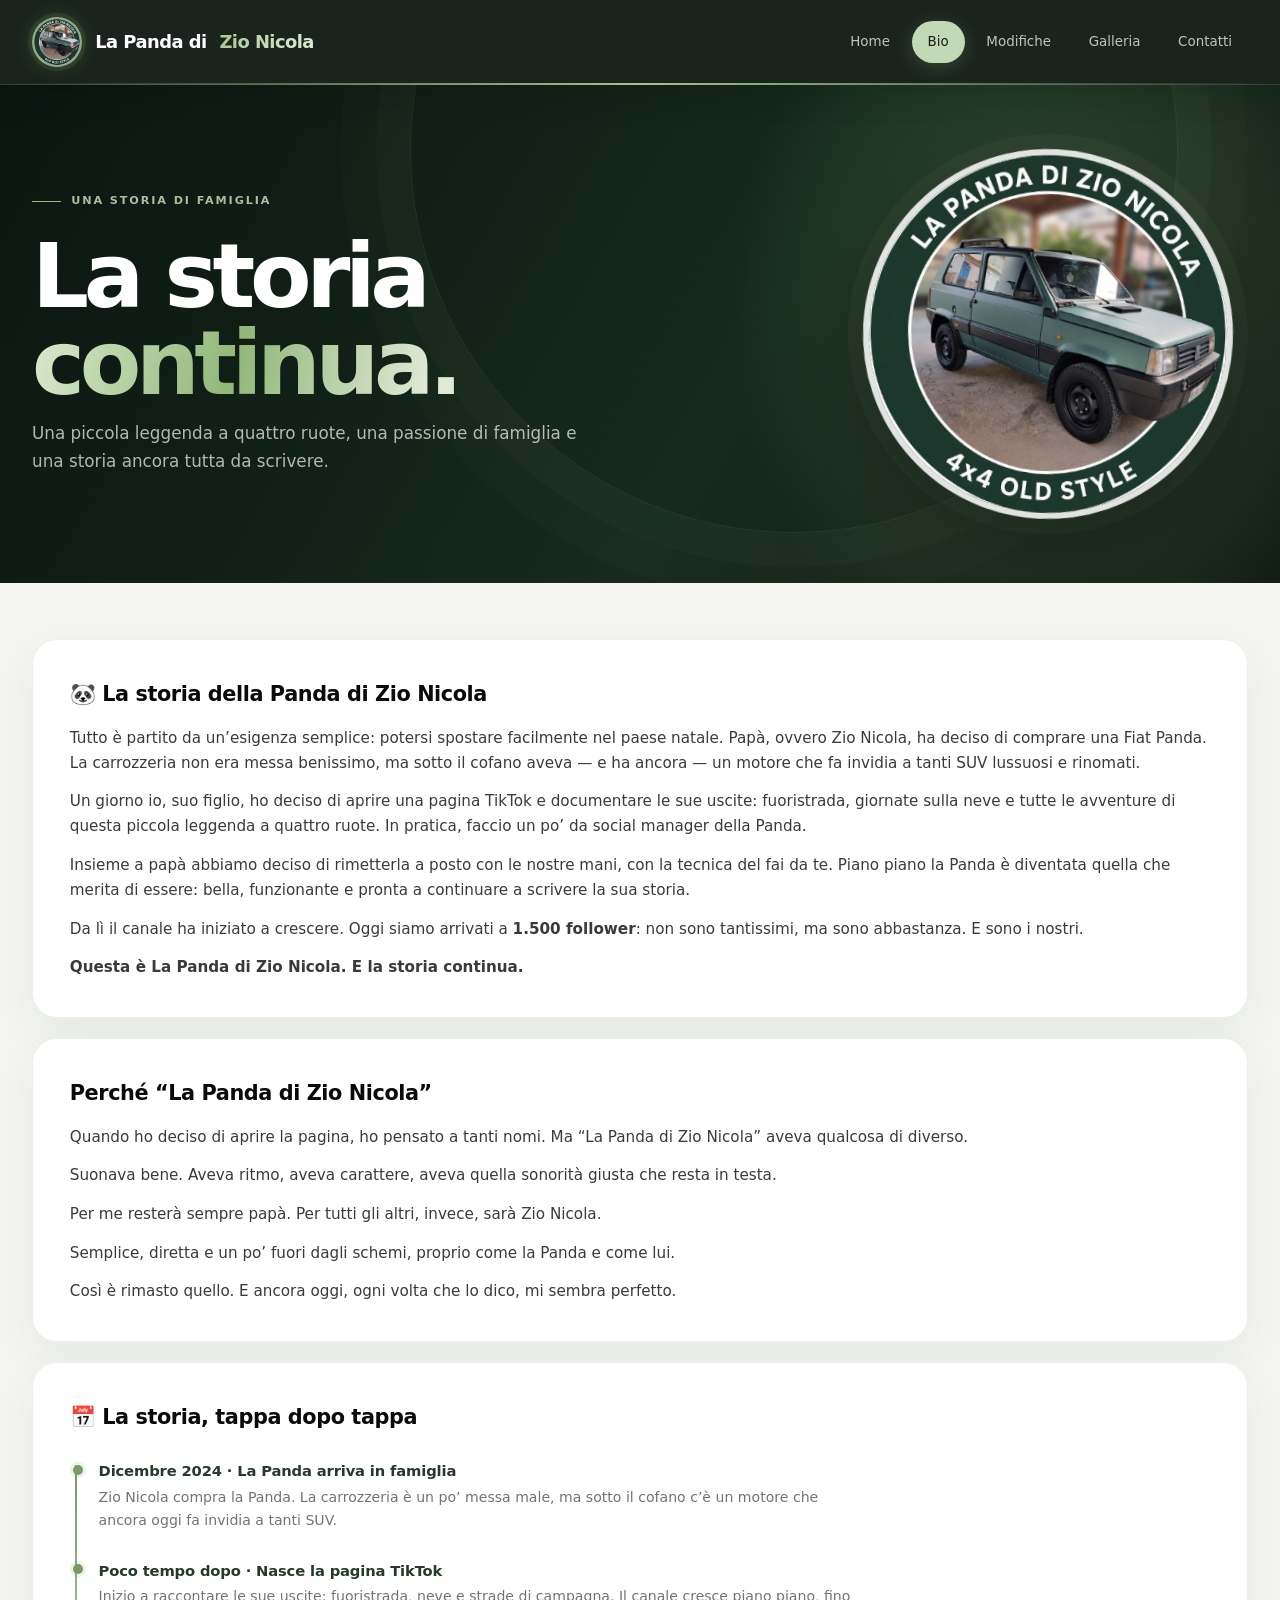
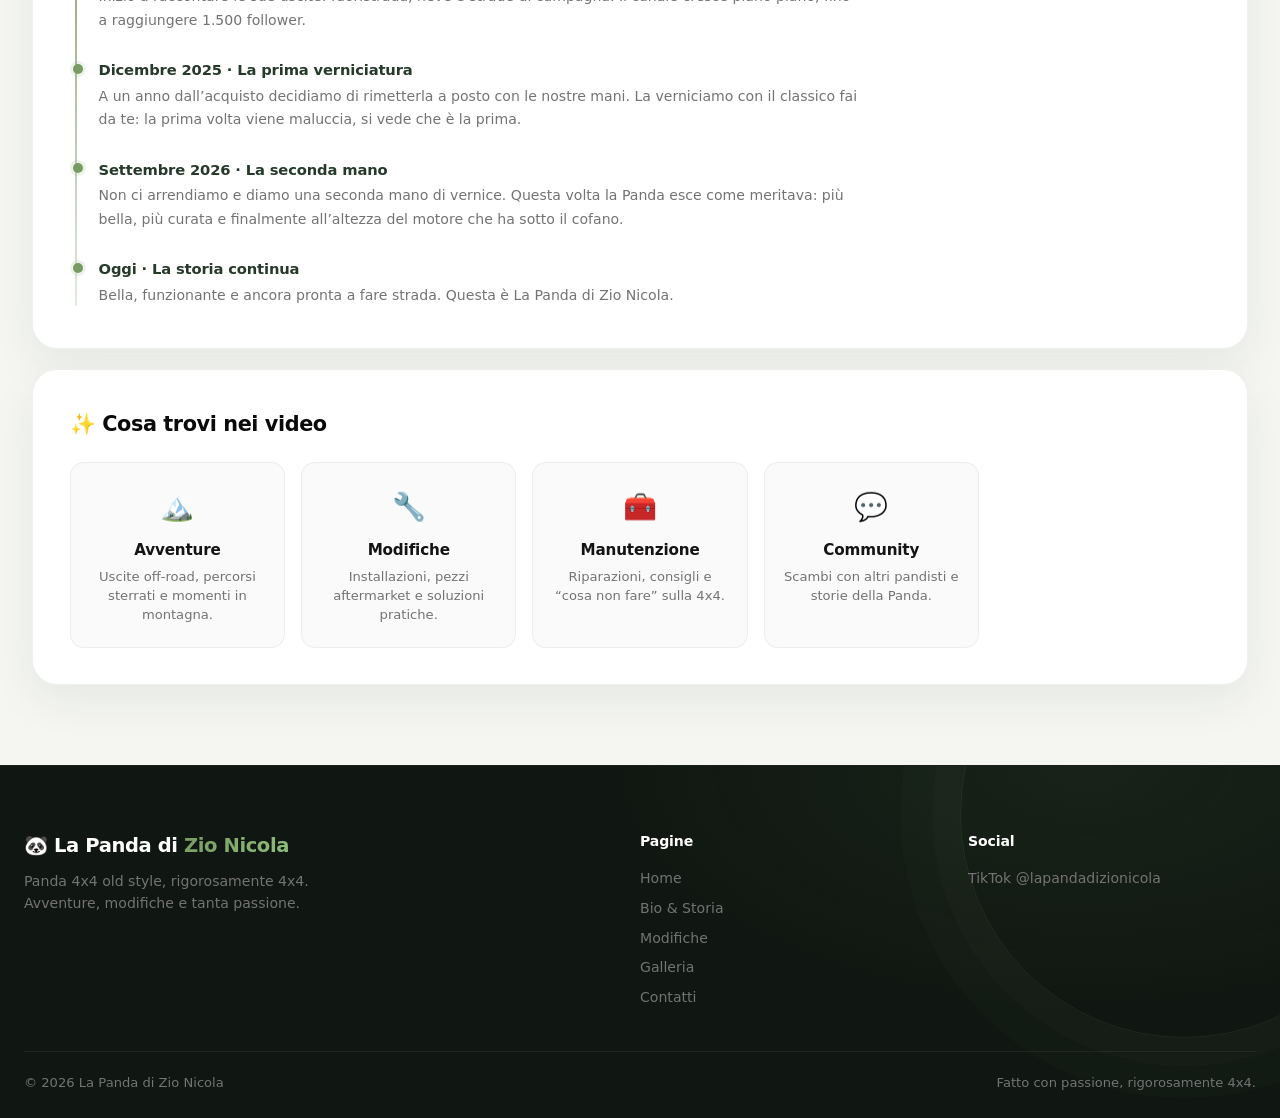
==== commit 928703c1: "v3" ====
--- a/bio.html
+++ b/bio.html
@@ -20,6 +20,7 @@
         <a href="index.html">Home</a>
         <a href="bio.html" class="active">Bio</a>
         <a href="modifiche.html">Modifiche</a>
+        <a href="galleria.html">Galleria</a>
         <a href="contatti.html">Contatti</a>
       </nav>
     </div>
@@ -138,6 +139,7 @@
         <a href="index.html">Home</a>
         <a href="bio.html">Bio &amp; Storia</a>
         <a href="modifiche.html">Modifiche</a>
+        <a href="galleria.html">Galleria</a>
         <a href="contatti.html">Contatti</a>
       </div>
       <div class="footer-col">
--- a/css/style.css
+++ b/css/style.css
@@ -2260,3 +2260,224 @@
     transition-duration: 0.01ms !important;
   }
 }
+
+/* --- Photo gallery carousel --- */
+.gallery-section {
+  max-width: 1320px;
+  padding-top: clamp(3rem, 6vw, 5rem);
+  padding-bottom: clamp(3rem, 6vw, 5rem);
+}
+
+.gallery-heading {
+  display: flex;
+  align-items: flex-end;
+  justify-content: space-between;
+  gap: 1.5rem;
+  margin-bottom: 1.5rem;
+}
+
+.gallery-heading .section-eyebrow {
+  margin-bottom: 0.65rem;
+  color: var(--accent-hover);
+}
+
+.gallery-heading .section-title {
+  font-size: clamp(1.7rem, 3.5vw, 2.6rem);
+}
+
+.gallery-heading .section-subtitle {
+  margin-bottom: 0;
+}
+
+.gallery-count {
+  flex: 0 0 auto;
+  padding: 0.5rem 0.85rem;
+  border: 1px solid rgba(107,155,90,0.2);
+  border-radius: var(--radius-full);
+  color: var(--accent-hover);
+  font-size: 0.82rem;
+  font-weight: 700;
+  font-variant-numeric: tabular-nums;
+}
+
+.gallery-carousel {
+  position: relative;
+  overflow: hidden;
+  border: 1px solid rgba(255,255,255,0.08);
+  border-radius: 24px;
+  background:
+    radial-gradient(ellipse at 50% 45%, rgba(107,155,90,0.17), transparent 62%),
+    linear-gradient(140deg, #101713, #1a211b 55%, #111511);
+  box-shadow: 0 24px 70px rgba(20,35,23,0.15);
+  outline: none;
+}
+
+.gallery-carousel:focus-visible {
+  outline: 3px solid var(--accent);
+  outline-offset: 4px;
+}
+
+.gallery-slides {
+  display: grid;
+  aspect-ratio: 16 / 9;
+  min-height: 340px;
+  max-height: 680px;
+}
+
+.gallery-slide {
+  position: relative;
+  display: grid;
+  grid-area: 1 / 1;
+  place-items: center;
+  overflow: hidden;
+  opacity: 0;
+  pointer-events: none;
+  transform: scale(1.015);
+  transition: opacity 0.4s ease, transform 0.6s ease;
+}
+
+.gallery-slide.is-active {
+  opacity: 1;
+  pointer-events: auto;
+  transform: scale(1);
+}
+
+.gallery-slide::after {
+  position: absolute;
+  inset: 45% 0 0;
+  background: linear-gradient(transparent, rgba(0,0,0,0.75));
+  content: "";
+  pointer-events: none;
+}
+
+.gallery-slide img {
+  width: 100%;
+  height: 100%;
+  object-fit: contain;
+  padding: clamp(1rem, 5vw, 3rem);
+}
+
+.gallery-slide .gallery-image-detail,
+.gallery-slide .gallery-image-front {
+  object-fit: cover;
+  padding: 0;
+  transform: scale(1.06);
+}
+
+.gallery-slide .gallery-image-detail {
+  object-position: center 62%;
+}
+
+.gallery-slide .gallery-image-front {
+  object-position: 76% 57%;
+  transform: scale(1.3);
+}
+
+.gallery-slide figcaption {
+  position: absolute;
+  z-index: 1;
+  right: clamp(1rem, 4vw, 2.5rem);
+  bottom: clamp(1rem, 4vw, 2rem);
+  left: clamp(1rem, 4vw, 2.5rem);
+  display: flex;
+  align-items: center;
+  gap: 0.8rem;
+  color: var(--white);
+  font-size: clamp(1rem, 2.3vw, 1.5rem);
+  font-weight: 700;
+  letter-spacing: -0.02em;
+}
+
+.gallery-slide figcaption span {
+  color: #b6d0a9;
+  font-size: 0.75rem;
+  letter-spacing: 0.12em;
+}
+
+.gallery-arrow {
+  position: absolute;
+  z-index: 2;
+  top: 50%;
+  display: grid;
+  width: 48px;
+  height: 48px;
+  place-items: center;
+  border: 1px solid rgba(255,255,255,0.25);
+  border-radius: 50%;
+  background: rgba(10,15,11,0.66);
+  color: var(--white);
+  font: inherit;
+  font-size: 2rem;
+  line-height: 1;
+  cursor: pointer;
+  backdrop-filter: blur(8px);
+  transform: translateY(-50%);
+  transition: background var(--transition), border-color var(--transition), transform var(--transition);
+}
+
+.gallery-arrow:hover {
+  border-color: rgba(255,255,255,0.55);
+  background: var(--accent-hover);
+  transform: translateY(-50%) scale(1.06);
+}
+
+.gallery-arrow:focus-visible,
+.gallery-dot:focus-visible {
+  outline: 3px solid #b6d0a9;
+  outline-offset: 3px;
+}
+
+.gallery-previous { left: clamp(0.75rem, 2vw, 1.5rem); }
+.gallery-next { right: clamp(0.75rem, 2vw, 1.5rem); }
+
+.gallery-controls {
+  display: flex;
+  justify-content: center;
+  gap: 0.55rem;
+  padding: 1.25rem 0 0.65rem;
+}
+
+.gallery-dot {
+  width: 10px;
+  height: 10px;
+  padding: 0;
+  border: 0;
+  border-radius: var(--radius-full);
+  background: #cbd4c8;
+  cursor: pointer;
+  transition: width var(--transition), background var(--transition);
+}
+
+.gallery-dot.is-active {
+  width: 28px;
+  background: var(--accent);
+}
+
+.gallery-note {
+  max-width: 700px;
+  margin: 0.85rem auto 0;
+  color: var(--gray-500);
+  font-size: 0.86rem;
+  text-align: center;
+}
+
+@media (max-width: 600px) {
+  .gallery-heading {
+    align-items: flex-start;
+  }
+
+  .gallery-heading .section-subtitle {
+    max-width: 280px;
+    font-size: 0.92rem;
+  }
+
+  .gallery-slides {
+    aspect-ratio: 4 / 3;
+    min-height: 260px;
+  }
+
+  .gallery-arrow {
+    width: 42px;
+    height: 42px;
+  }
+}
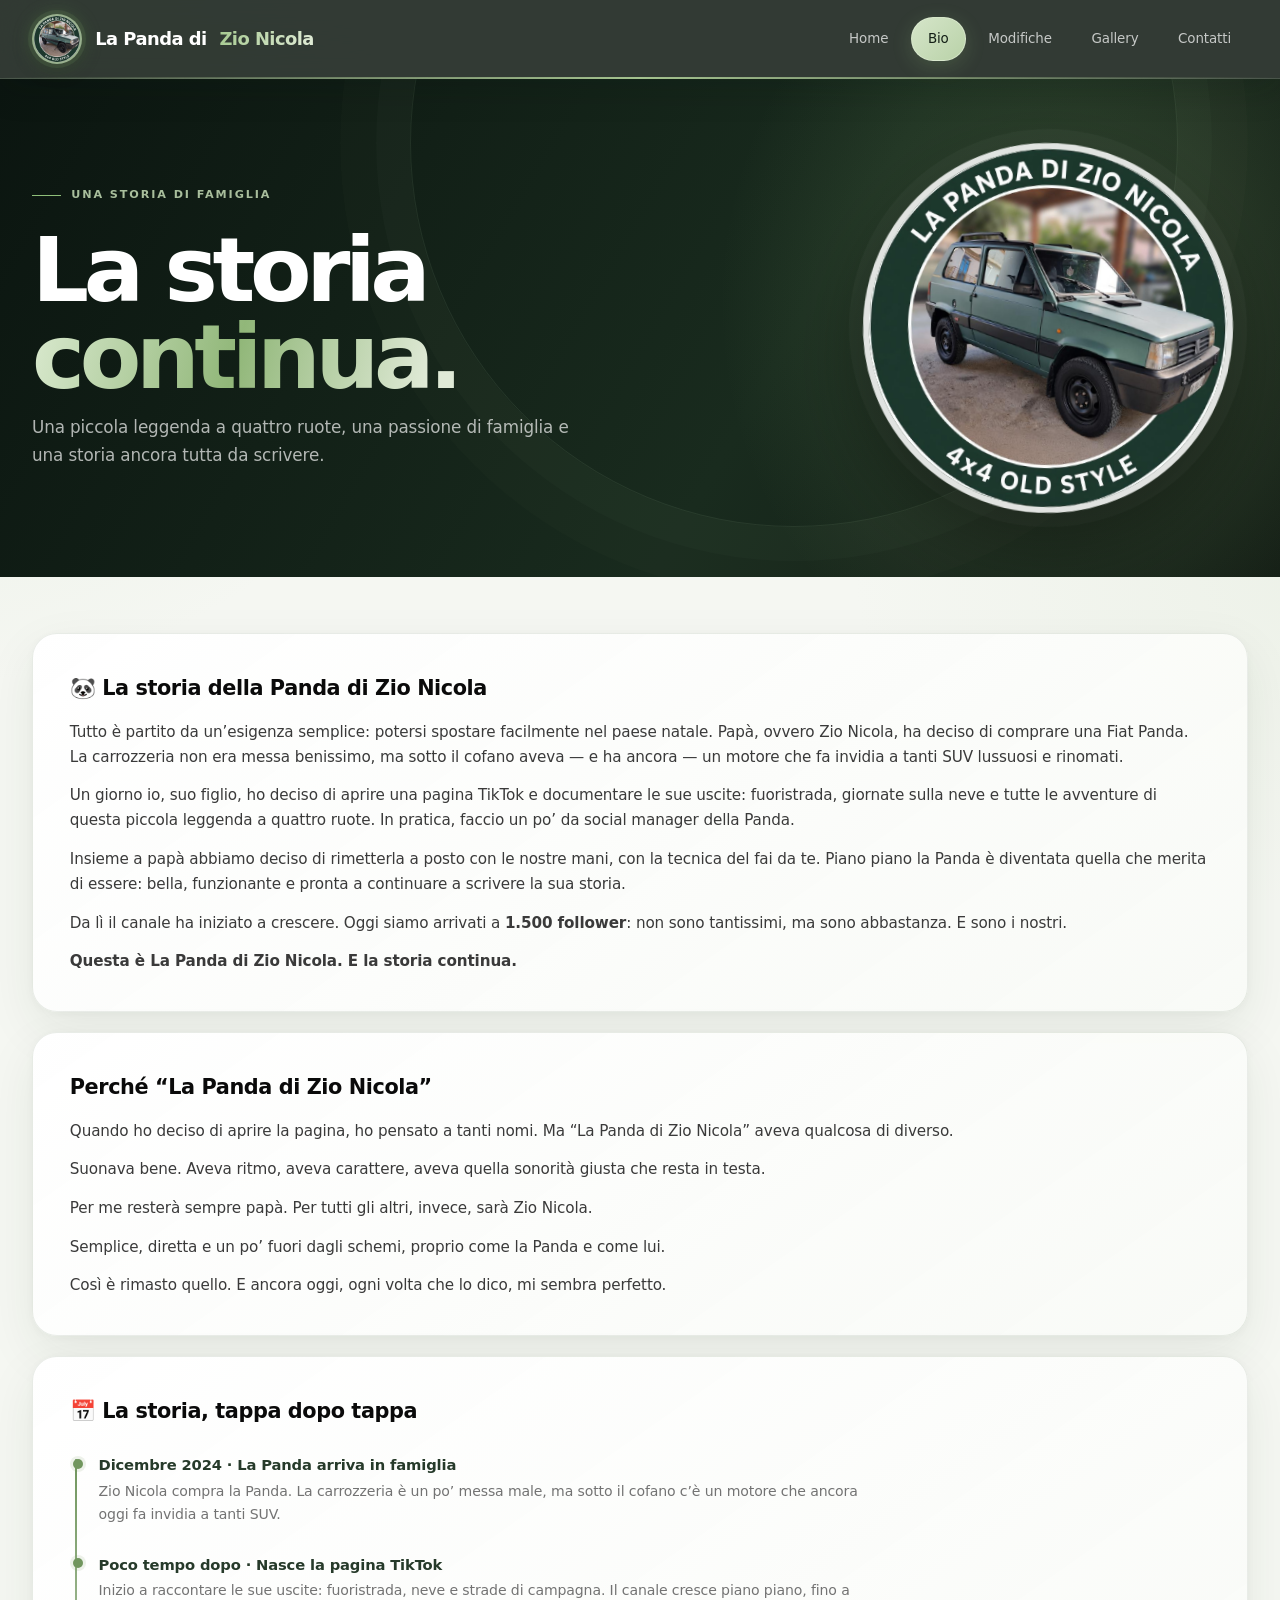
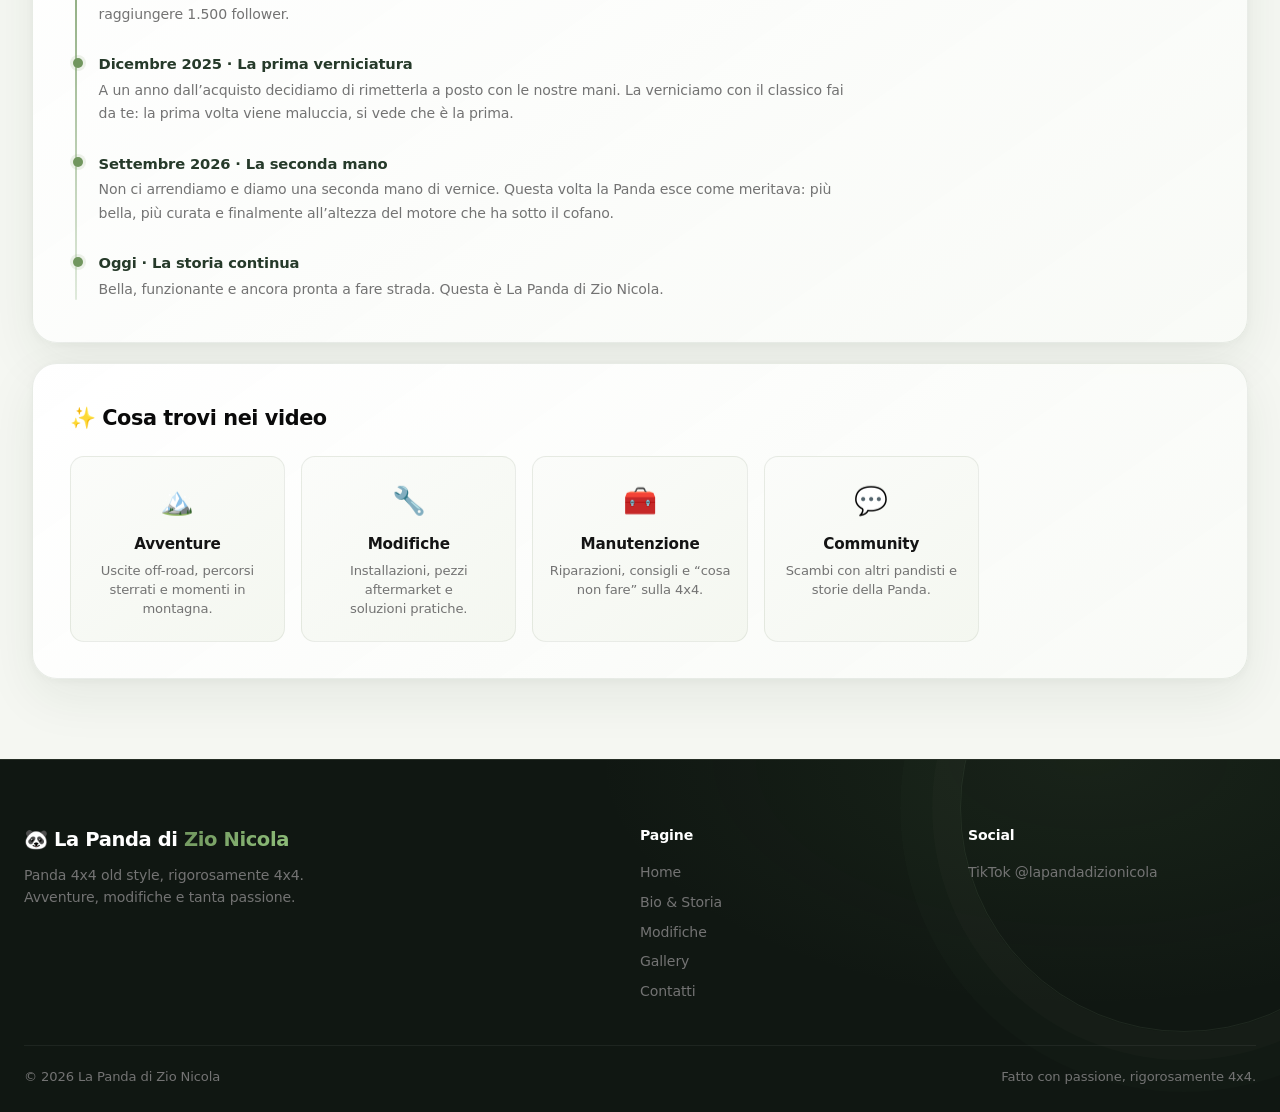
==== commit 31c607d3: "v2." ====
--- a/bio.html
+++ b/bio.html
@@ -6,8 +6,20 @@
   <title>Bio &amp; Storia | La Panda di Zio Nicola</title>
   <meta name="description" content="La storia della Panda di Zio Nicola: una Fiat Panda 4x4 old style, avventure e modifiche.">
   <link rel="stylesheet" href="css/style.css">
+  <link rel="icon" type="image/svg+xml" href="favicon.svg">
+  <noscript><style>.site-loader { display: none !important; } body.is-loading { overflow: auto !important; }</style></noscript>
 </head>
-<body>
+<body class="is-loading">
+
+  <div class="site-loader" id="site-loader" role="status" aria-live="polite">
+    <div class="loader-content">
+      <div class="loader-photo-wrap" aria-hidden="true"><img class="loader-photo" src="TuleS-ottimizzata.jpg" alt=""></div>
+      <p class="loader-kicker">LA PANDA DI ZIO NICOLA</p>
+      <h2>La Panda è in partenza.</h2>
+      <p class="loader-caption" aria-live="off">La prossima avventura comincia qui.</p>
+      <div class="loader-track" aria-hidden="true"><span></span></div>
+    </div>
+  </div>
 
   <header class="site-header">
     <div class="header-inner">
@@ -20,7 +32,7 @@
         <a href="index.html">Home</a>
         <a href="bio.html" class="active">Bio</a>
         <a href="modifiche.html">Modifiche</a>
-        <a href="galleria.html">Galleria</a>
+        <a href="galleria.html">Gallery</a>
         <a href="contatti.html">Contatti</a>
       </nav>
     </div>
@@ -139,7 +151,7 @@
         <a href="index.html">Home</a>
         <a href="bio.html">Bio &amp; Storia</a>
         <a href="modifiche.html">Modifiche</a>
-        <a href="galleria.html">Galleria</a>
+        <a href="galleria.html">Gallery</a>
         <a href="contatti.html">Contatti</a>
       </div>
       <div class="footer-col">
@@ -153,5 +165,6 @@
     </div>
   </footer>
 
+  <script src="js/site.js"></script>
 </body>
 </html>
--- a/css/style.css
+++ b/css/style.css
@@ -2350,27 +2350,16 @@
   pointer-events: none;
 }
 
-.gallery-slide img {
+.gallery-slide img,
+.gallery-slide video {
   width: 100%;
   height: 100%;
   object-fit: contain;
   padding: clamp(1rem, 5vw, 3rem);
 }
 
-.gallery-slide .gallery-image-detail,
-.gallery-slide .gallery-image-front {
-  object-fit: cover;
-  padding: 0;
-  transform: scale(1.06);
-}
-
-.gallery-slide .gallery-image-detail {
-  object-position: center 62%;
-}
-
-.gallery-slide .gallery-image-front {
-  object-position: 76% 57%;
-  transform: scale(1.3);
+.gallery-slide--video figcaption {
+  bottom: clamp(4rem, 8vw, 5rem);
 }
 
 .gallery-slide figcaption {
@@ -2481,3 +2470,502 @@
     height: 42px;
   }
 }
+
+/* --- Panda loading screen and gentle motion --- */
+body.is-loading {
+  overflow: hidden;
+}
+
+.site-loader {
+  position: fixed;
+  z-index: 2000;
+  inset: 0;
+  display: grid;
+  place-items: center;
+  overflow: hidden;
+  padding: 2rem;
+  background:
+    radial-gradient(ellipse at 50% 38%, rgba(113,153,91,0.22), transparent 38%),
+    radial-gradient(ellipse at 50% 110%, rgba(113,153,91,0.12), transparent 45%),
+    #0d1711;
+  color: #f4f7f0;
+  opacity: 1;
+  visibility: visible;
+  transition: opacity 0.65s ease, visibility 0.65s ease;
+}
+
+.site-loader::before,
+.site-loader::after {
+  position: absolute;
+  top: 50%;
+  left: 50%;
+  width: min(82vw, 580px);
+  aspect-ratio: 1;
+  border: 1px solid rgba(204,228,188,0.1);
+  border-radius: 50%;
+  content: "";
+  pointer-events: none;
+  transform: translate(-50%, -50%);
+}
+
+.site-loader::after {
+  width: min(68vw, 470px);
+  border-color: rgba(204,228,188,0.07);
+  animation: loader-orbit 22s linear infinite reverse;
+}
+
+.site-loader.is-leaving {
+  opacity: 0;
+  visibility: hidden;
+  pointer-events: none;
+}
+
+.loader-content {
+  position: relative;
+  z-index: 1;
+  width: min(100%, 340px);
+  text-align: center;
+  animation: loader-arrive 0.7s both cubic-bezier(0.2,0.75,0.25,1);
+}
+
+.loader-photo-wrap {
+  position: relative;
+  display: grid;
+  width: 158px;
+  aspect-ratio: 1;
+  place-items: center;
+  margin: 0 auto 2rem;
+  border: 1px solid rgba(211,232,197,0.35);
+  border-radius: 50%;
+  box-shadow: 0 0 0 10px rgba(208,232,192,0.035), 0 0 75px rgba(143,191,122,0.18);
+  animation: loader-float 4.8s ease-in-out infinite;
+}
+
+.loader-photo-wrap::before,
+.loader-photo-wrap::after {
+  position: absolute;
+  inset: -13px;
+  border: 1px solid rgba(203,227,188,0.13);
+  border-radius: inherit;
+  content: "";
+  animation: loader-orbit-ring 18s linear infinite;
+}
+
+.loader-photo-wrap::after {
+  inset: -23px;
+  border-color: rgba(203,227,188,0.08);
+  animation-direction: reverse;
+  animation-duration: 26s;
+}
+
+.loader-photo {
+  width: 100%;
+  height: 100%;
+  border: 5px solid rgba(255,255,255,0.9);
+  border-radius: 50%;
+  object-fit: cover;
+}
+
+.loader-kicker {
+  margin-bottom: 0.6rem;
+  color: #a9c995;
+  font-size: 0.68rem;
+  font-weight: 700;
+  letter-spacing: 0.2em;
+}
+
+.loader-content h2 {
+  margin-bottom: 0.4rem;
+  color: #fff;
+  font-size: clamp(1.4rem, 4vw, 1.75rem);
+  letter-spacing: -0.045em;
+}
+
+.loader-caption {
+  color: rgba(255,255,255,0.58);
+  font-size: 0.88rem;
+}
+
+.loader-track {
+  width: 150px;
+  height: 3px;
+  margin: 1.5rem auto 0;
+  overflow: hidden;
+  border-radius: 99px;
+  background: rgba(255,255,255,0.12);
+}
+
+.loader-track span {
+  display: block;
+  width: 42%;
+  height: 100%;
+  border-radius: inherit;
+  background: linear-gradient(90deg, #88aa72, #d1e5c2);
+  animation: loader-progress 1.25s ease-in-out infinite;
+}
+
+.reading-progress {
+  position: fixed;
+  z-index: 110;
+  top: 0;
+  left: 0;
+  width: 100%;
+  height: 2px;
+  background: linear-gradient(90deg, #b7d69f, #71985e);
+  box-shadow: 0 0 10px rgba(170,210,147,0.5);
+  pointer-events: none;
+  transform: scaleX(0);
+  transform-origin: left center;
+}
+
+.hero-art-ring {
+  animation: ring-drift 32s linear infinite;
+}
+
+.hero-badge {
+  animation: panda-float 6.5s ease-in-out infinite;
+}
+
+.hero-art-label {
+  animation: label-float 5s ease-in-out infinite;
+}
+
+.page-hero::after {
+  animation: ring-drift 40s linear infinite reverse;
+}
+
+.site-header .logo-icon img {
+  transition: transform 0.55s cubic-bezier(0.2,0.75,0.25,1);
+}
+
+.site-header .logo:hover .logo-icon img {
+  transform: scale(1.1) rotate(4deg);
+}
+
+.gallery-slide.is-active img,
+.gallery-slide.is-active video {
+  animation: gallery-settle 0.75s cubic-bezier(0.2,0.75,0.25,1) both;
+}
+
+html.has-motion .bio-card,
+html.has-motion .contact-card,
+html.has-motion .mod-card {
+  animation: none;
+}
+
+html.has-motion .reveal-item {
+  opacity: 0;
+  translate: 0 22px;
+  transition: opacity 0.7s ease, translate 0.7s cubic-bezier(0.2,0.75,0.25,1);
+  transition-delay: calc(var(--reveal-index, 0) * 65ms);
+}
+
+html.has-motion .reveal-item.is-visible {
+  opacity: 1;
+  translate: 0 0;
+}
+
+@keyframes loader-arrive {
+  from { opacity: 0; transform: translateY(14px) scale(0.98); }
+  to { opacity: 1; transform: translateY(0) scale(1); }
+}
+
+@keyframes loader-float {
+  0%, 100% { transform: translateY(0); }
+  50% { transform: translateY(-7px); }
+}
+
+@keyframes loader-orbit {
+  to { transform: translate(-50%, -50%) rotate(360deg); }
+}
+
+@keyframes loader-orbit-ring {
+  to { transform: rotate(360deg); }
+}
+
+@keyframes loader-progress {
+  from { transform: translateX(-115%); }
+  to { transform: translateX(250%); }
+}
+
+@keyframes panda-float {
+  0%, 100% { translate: 0 0; }
+  50% { translate: 0 -9px; }
+}
+
+@keyframes label-float {
+  0%, 100% { transform: translateY(0); }
+  50% { transform: translateY(-6px); }
+}
+
+@keyframes ring-drift {
+  0% { transform: rotate(0deg); }
+  100% { transform: rotate(360deg); }
+}
+
+@keyframes gallery-settle {
+  from { transform: scale(1.025); }
+  to { transform: scale(1); }
+}
+
+@media (max-width: 768px) {
+  .loader-photo-wrap { width: 138px; margin-bottom: 1.75rem; }
+  .hero-art-ring { animation-duration: 42s; }
+  .hero-badge { animation-duration: 7.5s; }
+}
+
+@media (prefers-reduced-motion: reduce) {
+  .loader-photo-wrap,
+  .loader-photo-wrap::before,
+  .loader-photo-wrap::after,
+  .site-loader::after,
+  .loader-track span,
+  .hero-art-ring,
+  .hero-badge,
+  .hero-art-label,
+  .page-hero::after,
+  .gallery-slide.is-active img,
+  .gallery-slide.is-active video {
+    animation: none !important;
+  }
+
+  .loader-content { animation: none !important; }
+}
+
+/* --- Unified modern finish across every page --- */
+:root {
+  --accent: #71965e;
+  --accent-hover: #4f7440;
+  --accent-soft: rgba(113,150,94,0.12);
+  --accent-glow: rgba(113,150,94,0.24);
+}
+
+html {
+  scroll-padding-top: 6rem;
+}
+
+body {
+  font-family: Inter, "Aptos", "Segoe UI", system-ui, sans-serif;
+  letter-spacing: -0.008em;
+  background:
+    radial-gradient(ellipse 48rem 38rem at -8% 28%, rgba(205,221,195,0.32), transparent 72%),
+    radial-gradient(ellipse 42rem 32rem at 105% 63%, rgba(220,230,212,0.34), transparent 73%),
+    #f5f7f2;
+  background-attachment: fixed;
+}
+
+::selection {
+  color: #122017;
+  background: #c5ddb5;
+}
+
+:focus-visible {
+  outline: 3px solid rgba(113,150,94,0.78);
+  outline-offset: 4px;
+}
+
+h1,
+h2,
+h3,
+.section-title {
+  text-wrap: balance;
+}
+
+p {
+  text-wrap: pretty;
+}
+
+main {
+  overflow: clip;
+}
+
+.site-header {
+  background: rgba(12,22,16,0.84);
+  border-bottom-color: rgba(207,228,194,0.16);
+  box-shadow: 0 10px 34px rgba(7,17,10,0.17);
+  backdrop-filter: blur(22px) saturate(135%);
+  -webkit-backdrop-filter: blur(22px) saturate(135%);
+}
+
+.header-inner {
+  min-height: 78px;
+}
+
+.nav a {
+  border: 1px solid transparent;
+}
+
+.nav a:not(.active):hover {
+  border-color: rgba(211,231,199,0.12);
+  background: rgba(255,255,255,0.07);
+}
+
+.nav a.active {
+  border-color: rgba(228,240,218,0.56);
+  background: linear-gradient(135deg, #d5e5c9, #b9d2a8);
+  box-shadow: 0 5px 20px rgba(143,191,122,0.2);
+}
+
+.container,
+.creator-section,
+.story-content,
+.container:has(.modifiche-grid),
+.container:has(.contact-grid),
+.gallery-section {
+  width: min(100%, 1360px);
+}
+
+.section-eyebrow {
+  color: var(--accent-hover);
+  font-size: 0.68rem;
+  letter-spacing: 0.19em;
+}
+
+.section-title {
+  line-height: 1.08;
+}
+
+.section-subtitle {
+  line-height: 1.65;
+}
+
+.bio-card,
+.contact-card,
+.mod-card,
+.creator-embed,
+.mod-cta {
+  border-color: rgba(51,76,47,0.1);
+  background: linear-gradient(145deg, rgba(255,255,255,0.98), rgba(248,250,246,0.94));
+  box-shadow: 0 18px 52px rgba(30,48,31,0.075), 0 2px 8px rgba(30,48,31,0.035);
+}
+
+.bio-card:hover,
+.contact-card:hover,
+.mod-card:hover {
+  box-shadow: 0 30px 70px rgba(30,48,31,0.13), 0 4px 12px rgba(30,48,31,0.05);
+}
+
+.feature {
+  border-color: rgba(54,79,49,0.09);
+  background: linear-gradient(145deg, #fbfcfa, #f4f7f0);
+  transition: transform 0.35s cubic-bezier(0.2,0.75,0.25,1), box-shadow 0.35s ease, border-color 0.35s ease;
+}
+
+.feature:hover {
+  transform: translateY(-5px);
+  border-color: rgba(113,150,94,0.28);
+  box-shadow: 0 16px 34px rgba(32,55,32,0.08);
+}
+
+.btn {
+  box-shadow: 0 6px 20px rgba(25,48,27,0.08);
+}
+
+.btn:active {
+  transform: translateY(0) scale(0.98);
+}
+
+.btn-primary {
+  background-image: linear-gradient(120deg, #7fa36a, #688f55);
+}
+
+.btn-primary:hover {
+  background-image: linear-gradient(120deg, #8bae75, #719b5c);
+}
+
+.social-link {
+  border-color: rgba(54,79,49,0.09);
+  box-shadow: 0 3px 12px rgba(34,51,34,0.025);
+}
+
+.social-link:hover {
+  transform: translate(3px, -2px);
+}
+
+.form-group input,
+.form-group textarea {
+  border-color: #dfe6da;
+  background: rgba(255,255,255,0.86);
+}
+
+.form-group input:focus,
+.form-group textarea:focus {
+  border-color: #83a871;
+  box-shadow: 0 0 0 4px rgba(113,150,94,0.13), 0 8px 20px rgba(37,59,35,0.06);
+}
+
+.mod-img {
+  position: relative;
+  isolation: isolate;
+  background:
+    radial-gradient(ellipse at 50% 110%, rgba(157,193,136,0.24), transparent 56%),
+    linear-gradient(145deg, #17271d, #273a2c 55%, #17241b);
+}
+
+.mod-img::after {
+  position: absolute;
+  z-index: -1;
+  inset: 0;
+  background: linear-gradient(115deg, transparent 35%, rgba(255,255,255,0.055) 50%, transparent 65%);
+  content: "";
+  transform: translateX(-100%);
+  transition: transform 0.8s ease;
+}
+
+.mod-card:hover .mod-img::after {
+  transform: translateX(100%);
+}
+
+.page-hero {
+  background:
+    radial-gradient(ellipse 40% 115% at 85% 45%, rgba(145,185,119,0.25), transparent 72%),
+    linear-gradient(120deg, #0b1510, #192b1e 60%, #111a13);
+}
+
+.page-hero-inner > img {
+  box-shadow: 0 30px 78px rgba(0,0,0,0.38), 0 0 0 14px rgba(255,255,255,0.035);
+}
+
+.gallery-carousel {
+  border-color: rgba(225,239,214,0.15);
+  box-shadow: 0 30px 82px rgba(20,35,23,0.19), 0 3px 12px rgba(13,25,16,0.08);
+}
+
+.gallery-arrow {
+  box-shadow: 0 8px 22px rgba(0,0,0,0.22);
+}
+
+.site-footer {
+  border-top-color: rgba(196,220,183,0.12);
+}
+
+.footer-col a:hover {
+  color: #c6ddb7;
+}
+
+.loader-caption {
+  min-height: 1.5em;
+  transition: opacity 0.2s ease, transform 0.2s ease;
+}
+
+.loader-caption.is-changing {
+  opacity: 0;
+  transform: translateY(5px);
+}
+
+@media (max-width: 768px) {
+  .header-inner {
+    min-height: 72px;
+  }
+
+  .nav {
+    border-top: 1px solid rgba(204,228,188,0.1);
+    backdrop-filter: blur(24px);
+  }
+}
+
+@media (prefers-reduced-motion: reduce) {
+  .loader-caption {
+    transition: none;
+  }
+}
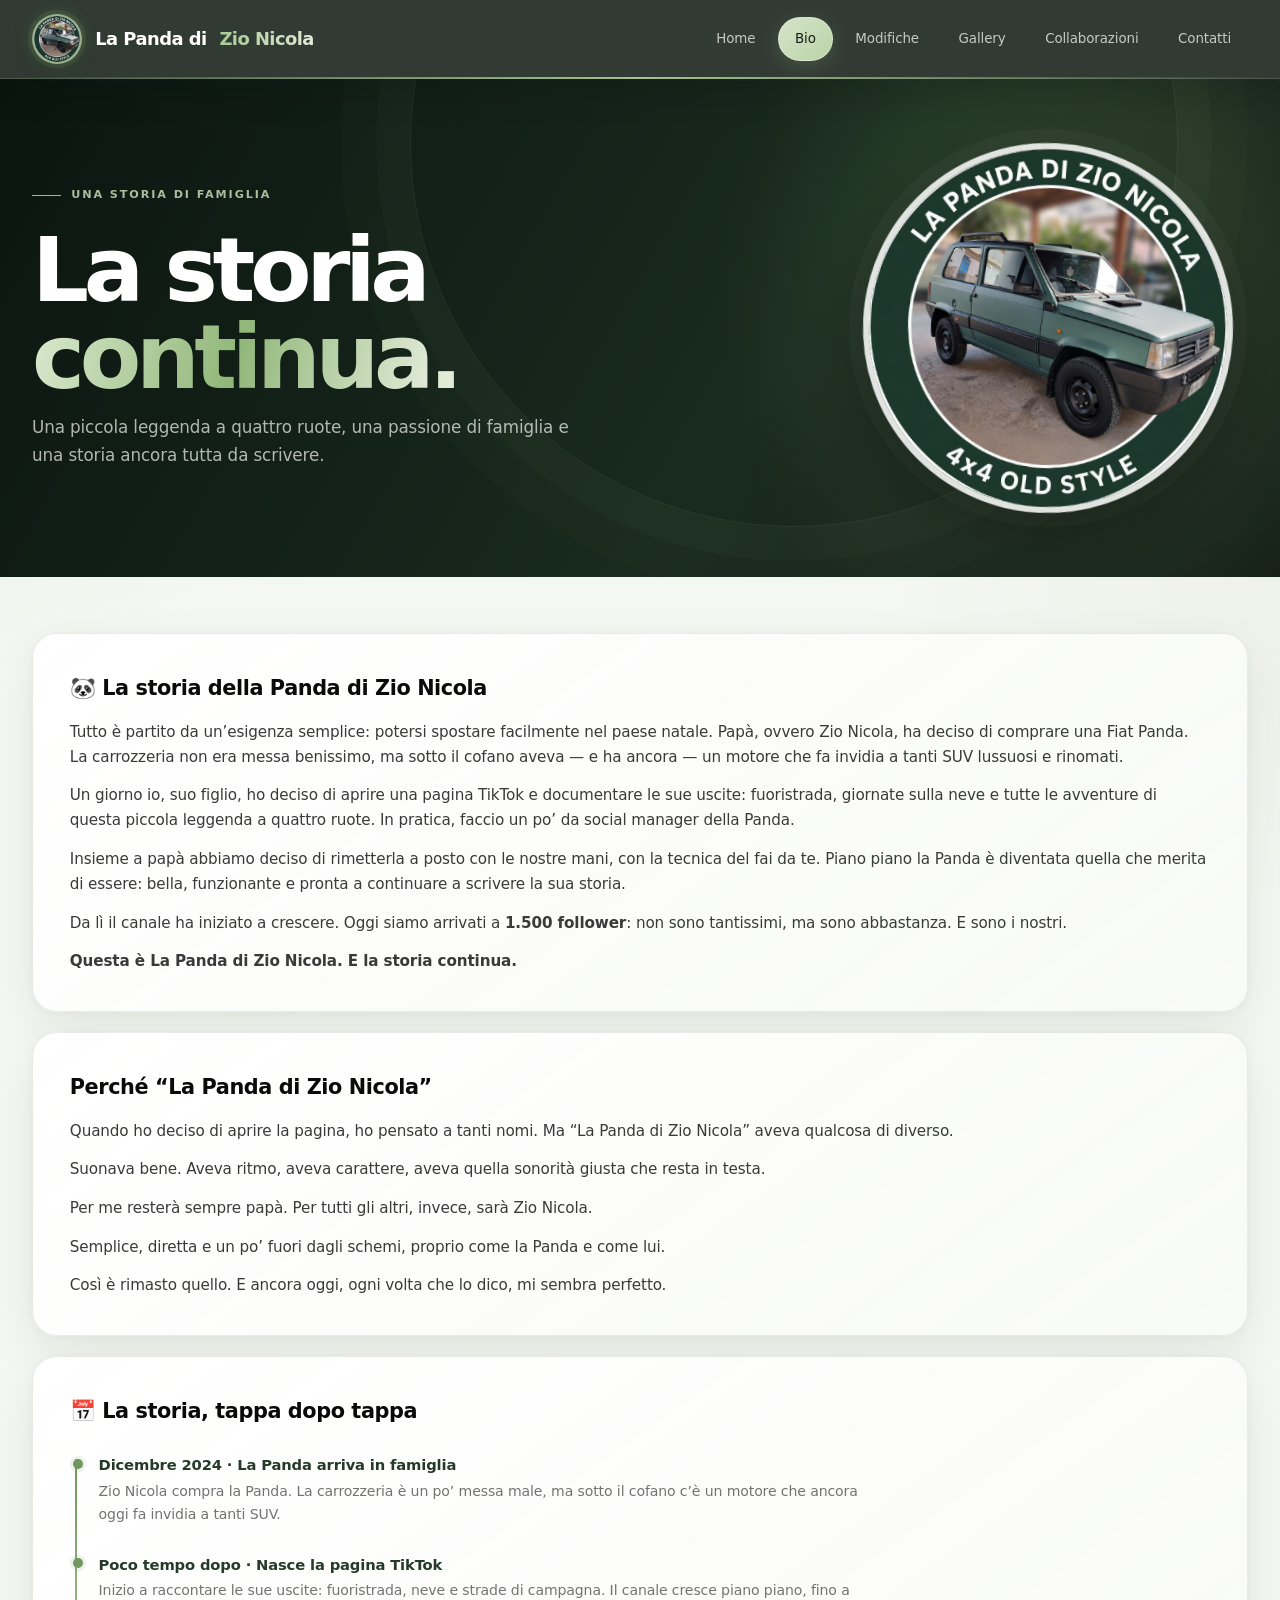
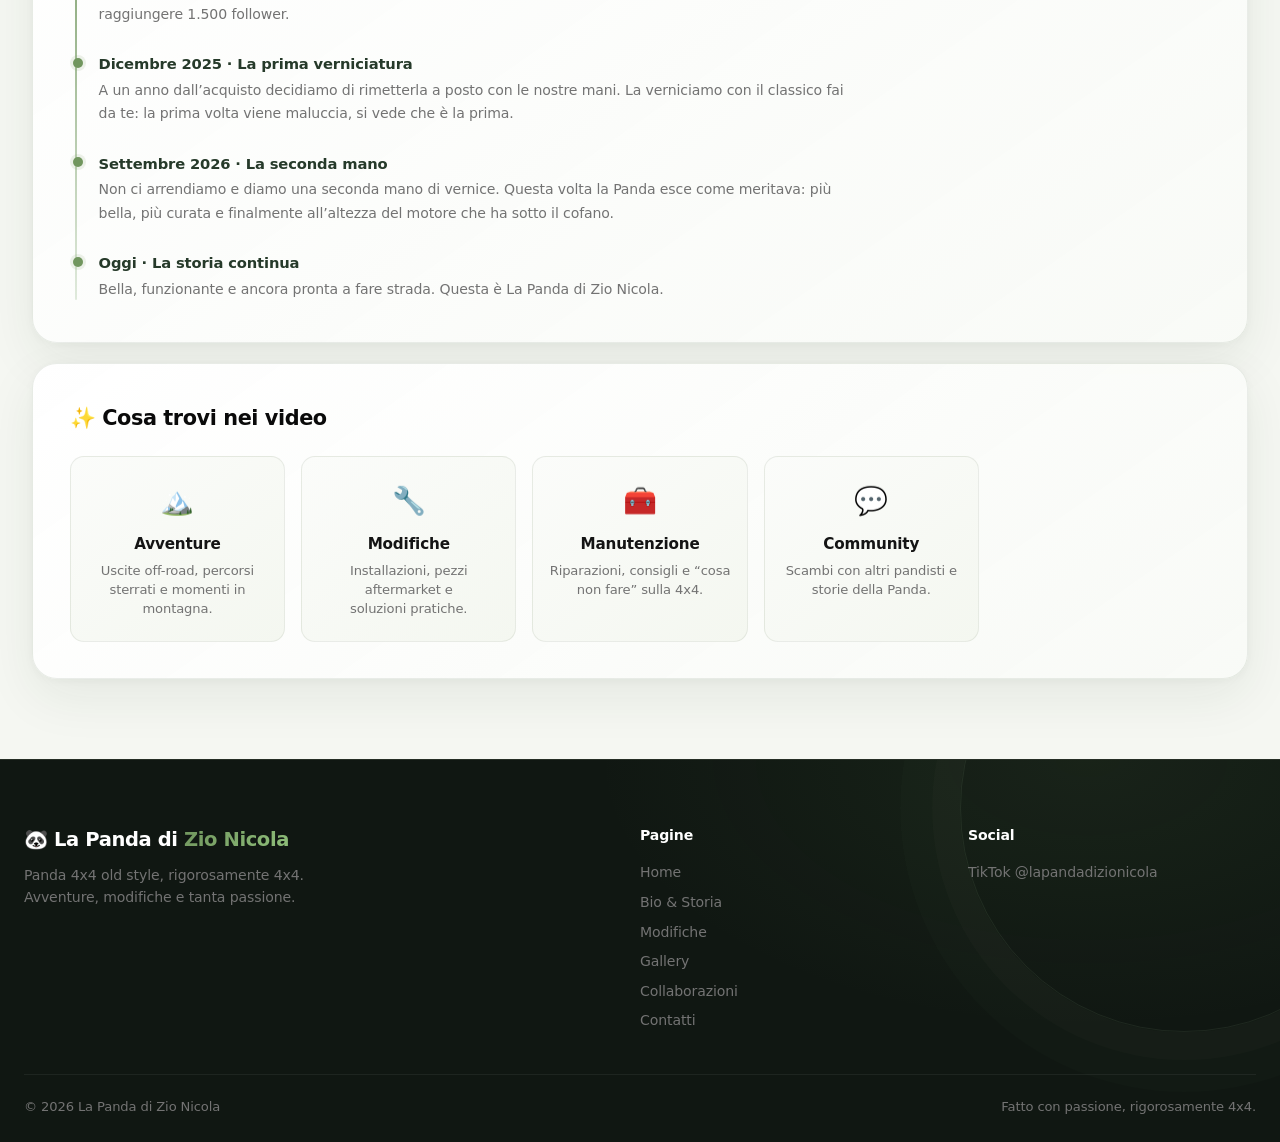
==== commit 823835ee: "v5" ====
--- a/bio.html
+++ b/bio.html
@@ -7,6 +7,18 @@
   <meta name="description" content="La storia della Panda di Zio Nicola: una Fiat Panda 4x4 old style, avventure e modifiche.">
   <link rel="stylesheet" href="css/style.css">
   <link rel="icon" type="image/svg+xml" href="favicon.svg">
+  <script>
+    try {
+      var pageVisitCount = Number(localStorage.getItem('panda-page-visit-count')) || 0;
+      pageVisitCount += 1;
+      localStorage.setItem('panda-page-visit-count', String(pageVisitCount));
+      if (pageVisitCount % 3 !== 0) {
+        document.documentElement.classList.add('intro-seen');
+      }
+    } catch (error) {
+      document.documentElement.classList.add('intro-seen');
+    }
+  </script>
   <noscript><style>.site-loader { display: none !important; } body.is-loading { overflow: auto !important; }</style></noscript>
 </head>
 <body class="is-loading">
@@ -33,6 +45,7 @@
         <a href="bio.html" class="active">Bio</a>
         <a href="modifiche.html">Modifiche</a>
         <a href="galleria.html">Gallery</a>
+        <a href="collaborazioni.html">Collaborazioni</a>
         <a href="contatti.html">Contatti</a>
       </nav>
     </div>
@@ -152,6 +165,7 @@
         <a href="bio.html">Bio &amp; Storia</a>
         <a href="modifiche.html">Modifiche</a>
         <a href="galleria.html">Gallery</a>
+        <a href="collaborazioni.html">Collaborazioni</a>
         <a href="contatti.html">Contatti</a>
       </div>
       <div class="footer-col">
--- a/css/style.css
+++ b/css/style.css
@@ -1198,6 +1198,326 @@
   color: var(--gray-500);
 }
 
+.collab-section {
+  display: grid;
+  grid-template-columns: repeat(2, minmax(0, 1fr));
+  gap: 1.2rem 1.5rem;
+  padding-top: 0;
+  padding-bottom: 5rem;
+}
+
+.collab-heading {
+  grid-column: 1 / -1;
+  margin-bottom: 1.5rem;
+}
+
+.collab-heading .section-eyebrow {
+  margin-bottom: 0.65rem;
+}
+
+.collab-heading .section-title {
+  margin-bottom: 0.55rem;
+  font-size: clamp(1.8rem, 3.5vw, 2.45rem);
+}
+
+.collab-heading .section-subtitle {
+  margin: 0;
+}
+
+.collab-card {
+  display: grid;
+  grid-template-columns: minmax(0, 1fr);
+  justify-items: start;
+  align-content: start;
+  position: relative;
+  gap: 0.9rem;
+  padding: clamp(1.4rem, 4vw, 2.4rem);
+  border: 1px solid rgba(51,76,47,0.1);
+  border-radius: 22px;
+  background:
+    radial-gradient(ellipse at 90% 10%, rgba(143,191,122,0.13), transparent 42%),
+    linear-gradient(145deg, rgba(255,255,255,0.98), rgba(248,250,246,0.94));
+  box-shadow: 0 18px 52px rgba(30,48,31,0.075), 0 2px 8px rgba(30,48,31,0.035);
+  transition: transform var(--transition), box-shadow var(--transition), border-color var(--transition);
+}
+
+.collab-card:hover,
+.collab-card:focus-visible {
+  transform: translateY(-4px);
+  border-color: rgba(107,155,90,0.3);
+  box-shadow: 0 24px 58px rgba(30,48,31,0.12), 0 4px 12px rgba(30,48,31,0.05);
+}
+
+.collab-brand {
+  grid-column: 1 / -1;
+  display: flex;
+  align-items: center;
+  gap: 1rem;
+}
+
+.collab-home-image,
+.collab-home-logo {
+  flex: 0 0 auto;
+  width: 4.5rem;
+  height: 4.5rem;
+  border: 1px solid rgba(107,155,90,0.2);
+  border-radius: 16px;
+  background: #fff;
+}
+
+.collab-home-image {
+  object-fit: contain;
+}
+
+.collab-home-logo {
+  object-fit: contain;
+  padding: 0.2rem;
+}
+
+.collab-mark {
+  display: grid;
+  width: 3.5rem;
+  height: 3.5rem;
+  place-items: center;
+  border: 1px solid rgba(107,155,90,0.25);
+  border-radius: 16px;
+  background: var(--accent-soft);
+  color: var(--accent-hover);
+  font-size: 1.5rem;
+  font-weight: 800;
+}
+
+.collab-label {
+  margin-bottom: 0.15rem;
+  color: var(--accent-hover);
+  font-size: 0.68rem;
+  font-weight: 700;
+  letter-spacing: 0.16em;
+}
+
+.collab-brand h3 {
+  color: var(--gray-900);
+  font-size: 1.45rem;
+  letter-spacing: -0.04em;
+}
+
+.collab-product {
+  max-width: 100%;
+  padding: 0.65rem 1rem;
+  border: 1px solid rgba(107,155,90,0.22);
+  border-radius: var(--radius-full);
+  background: rgba(107,155,90,0.08);
+  color: var(--gray-900);
+  font-size: 0.9rem;
+  font-weight: 700;
+  line-height: 1.4;
+}
+
+.collab-card-link {
+  justify-self: start;
+  color: var(--accent-hover);
+  font-size: 0.84rem;
+  font-weight: 700;
+  text-align: left;
+}
+
+.collab-page-hero .page-hero-inner {
+  grid-template-columns: 1fr minmax(180px, 270px);
+}
+
+.collab-hero-mark {
+  display: grid;
+  width: min(100%, 220px);
+  aspect-ratio: 1;
+  align-content: center;
+  justify-self: center;
+  border: 1px solid rgba(181,208,169,0.26);
+  border-radius: 34% 66% 56% 44% / 44% 42% 58% 56%;
+  background:
+    radial-gradient(circle at 50% 40%, rgba(143,191,122,0.25), transparent 65%),
+    rgba(255,255,255,0.035);
+  color: #d7e8ce;
+  font-size: clamp(2.2rem, 6vw, 3.8rem);
+  font-weight: 800;
+  letter-spacing: -0.07em;
+  text-align: center;
+  transform: rotate(-5deg);
+}
+
+.collab-hero-mark span {
+  display: block;
+  color: rgba(255,255,255,0.6);
+  font-size: 0.22em;
+  letter-spacing: 0.28em;
+}
+
+.collab-story {
+  padding-top: 4rem;
+  padding-bottom: 5rem;
+}
+
+.collab-story-intro {
+  max-width: 760px;
+  margin-bottom: 1.75rem;
+}
+
+.collab-story-intro .section-eyebrow {
+  margin-bottom: 0.65rem;
+}
+
+.collab-story-intro .section-title {
+  margin-bottom: 0.7rem;
+  font-size: clamp(1.8rem, 3.5vw, 2.45rem);
+}
+
+.collab-story-intro .section-subtitle {
+  margin: 0;
+}
+
+.collab-disclosure {
+  overflow: hidden;
+  border: 1px solid rgba(51,76,47,0.1);
+  border-radius: 22px;
+  background: linear-gradient(145deg, rgba(255,255,255,0.98), rgba(248,250,246,0.94));
+  box-shadow: 0 18px 52px rgba(30,48,31,0.075), 0 2px 8px rgba(30,48,31,0.035);
+}
+
+.collab-object {
+  position: relative;
+  display: flex;
+  align-items: center;
+  gap: 1.2rem;
+  padding: clamp(1.4rem, 4vw, 2.2rem);
+  cursor: pointer;
+  list-style: none;
+}
+
+.collab-object-image,
+.collab-object-logo {
+  flex: 0 0 auto;
+  width: 9rem;
+  height: 7rem;
+  overflow: hidden;
+  border: 1px solid rgba(107,155,90,0.18);
+  border-radius: 16px;
+  background: #fff;
+}
+
+.collab-object-image {
+  object-fit: contain;
+}
+
+.collab-object-logo {
+  object-fit: contain;
+  padding: 0.45rem;
+}
+
+.collab-object::-webkit-details-marker {
+  display: none;
+}
+
+.collab-object::marker {
+  content: "";
+}
+
+.collab-object-icon {
+  display: grid;
+  width: 5rem;
+  height: 5rem;
+  flex: 0 0 5rem;
+  place-items: center;
+  border: 1px solid rgba(107,155,90,0.25);
+  border-radius: 20px;
+  background:
+    radial-gradient(circle at 50% 40%, rgba(143,191,122,0.2), transparent 72%),
+    var(--accent-soft);
+  color: var(--accent-hover);
+  font-size: 1.15rem;
+  font-weight: 800;
+  letter-spacing: -0.04em;
+}
+
+.collab-object-copy {
+  display: grid;
+  gap: 0.3rem;
+}
+
+.collab-object-copy strong {
+  color: var(--gray-900);
+  font-size: clamp(1.3rem, 3vw, 1.8rem);
+  letter-spacing: -0.045em;
+}
+
+.collab-object-hint {
+  color: var(--gray-500);
+  font-size: 0.88rem;
+}
+
+.collab-disclosure-indicator {
+  display: grid;
+  width: 2.5rem;
+  height: 2.5rem;
+  flex: 0 0 2.5rem;
+  place-items: center;
+  margin-left: auto;
+  border: 1px solid rgba(107,155,90,0.2);
+  border-radius: 50%;
+  color: var(--accent-hover);
+  font-size: 1.4rem;
+  transition: transform var(--transition);
+}
+
+.collab-disclosure[open] .collab-disclosure-indicator {
+  transform: rotate(45deg);
+}
+
+.collab-detail-card {
+  margin: 0 clamp(1.4rem, 4vw, 2.2rem) clamp(1.4rem, 4vw, 2.2rem);
+  padding: clamp(1.4rem, 4vw, 2rem);
+  border: 1px solid rgba(107,155,90,0.15);
+  border-radius: 18px;
+  background: linear-gradient(145deg, #f8faf6, #edf2e9);
+  animation: card-in 0.35s both cubic-bezier(0.2,0.75,0.25,1);
+}
+
+.collab-detail-card .section-eyebrow {
+  margin-bottom: 0.55rem;
+}
+
+.collab-detail-card h3 {
+  margin-bottom: 0.6rem;
+  color: var(--gray-900);
+  font-size: 1.25rem;
+}
+
+.collab-detail-card p:not(.section-eyebrow) {
+  max-width: 760px;
+  color: var(--gray-700);
+}
+
+.collab-detail-card p:not(.section-eyebrow) + p {
+  margin-top: 0.75rem;
+}
+
+.collab-detail-card a {
+  color: var(--accent-hover);
+  font-weight: 700;
+  text-decoration: underline;
+  text-decoration-color: rgba(107,155,90,0.4);
+  text-underline-offset: 0.2em;
+}
+
+.collab-detail-card a:hover {
+  color: var(--gray-900);
+}
+
+.collab-thanks {
+  margin-top: 1.4rem;
+  color: var(--gray-500);
+  font-size: 0.94rem;
+  text-align: center;
+}
+
 @media (max-width: 768px) {
   .home-hero {
     min-height: auto;
@@ -1248,6 +1568,62 @@
     align-items: flex-start;
     flex-direction: column;
     gap: 1.1rem;
+  }
+
+  .collab-section {
+    grid-template-columns: 1fr;
+    gap: 1rem;
+    padding-bottom: 3.5rem;
+  }
+
+  .collab-card {
+    grid-template-columns: minmax(0, 1fr);
+  }
+
+  .collab-card-link {
+    margin-top: -0.25rem;
+  }
+
+  .collab-page-hero .page-hero-inner {
+    grid-template-columns: 1fr;
+  }
+
+  .collab-hero-mark {
+    width: 150px;
+    margin-top: 0.5rem;
+  }
+
+  .collab-story {
+    padding-top: 3rem;
+    padding-bottom: 3.5rem;
+  }
+
+  .collab-object {
+    align-items: flex-start;
+    flex-wrap: wrap;
+    gap: 0.85rem;
+  }
+
+  .collab-object-image,
+  .collab-object-logo {
+    width: 100%;
+    height: 12rem;
+    flex-basis: 100%;
+    border-radius: 15px;
+  }
+
+  .collab-object-logo {
+    height: 8rem;
+  }
+
+  .collab-object-hint {
+    font-size: 0.78rem;
+  }
+
+  .collab-disclosure-indicator {
+    width: 2rem;
+    height: 2rem;
+    flex-basis: 2rem;
   }
 
   .creator-section {
@@ -1483,46 +1859,49 @@
   margin-top: 2rem;
 }
 
-.form-note {
+.contact-message {
   margin-bottom: 1.2rem;
   color: var(--gray-500);
-  font-size: 0.9rem;
-}
-
-.excel-form-pending {
-  display: flex;
-  align-items: flex-start;
-  gap: 0.9rem;
-  margin: 1.4rem 0;
-  padding: 1rem;
-  border: 1px solid rgba(107,155,90,0.16);
-  border-radius: var(--radius-sm);
-  background: var(--accent-soft);
-}
-
-.excel-form-pending > span {
-  display: grid;
-  flex: 0 0 2rem;
-  width: 2rem;
-  height: 2rem;
-  place-items: center;
-  border-radius: 50%;
-  background: rgba(107,155,90,0.16);
+  font-size: 0.92rem;
+}
+
+.contact-cta-link {
+  margin-top: 0.5rem;
+}
+
+.contact-link-arrow {
+  margin-left: auto;
   color: var(--accent-hover);
+  font-size: 1.1rem;
+}
+
+.contact-collab-link {
+  display: inline-flex;
+  align-items: center;
+  gap: 0.4rem;
+  margin-top: 1.2rem;
+  color: var(--accent-hover);
+  font-size: 0.88rem;
   font-weight: 700;
-}
-
-.excel-form-pending strong {
-  display: block;
-  margin-bottom: 0.25rem;
+  text-decoration: underline;
+  text-decoration-color: rgba(107,155,90,0.35);
+  text-underline-offset: 0.2em;
+}
+
+.contact-collab-link:hover {
   color: var(--gray-900);
-  font-size: 0.9rem;
-}
-
-.excel-form-pending p {
-  color: var(--gray-700);
-  font-size: 0.84rem;
-  line-height: 1.55;
+}
+
+.faq-item a {
+  color: var(--accent-hover);
+  font-weight: 650;
+  text-decoration: underline;
+  text-decoration-color: rgba(107,155,90,0.35);
+  text-underline-offset: 0.18em;
+}
+
+.faq-item a:hover {
+  color: var(--gray-900);
 }
 
 .contact-card .btn-primary {
@@ -2453,6 +2832,8 @@
 @media (max-width: 600px) {
   .gallery-heading {
     align-items: flex-start;
+    gap: 0.75rem;
+    margin-bottom: 1.1rem;
   }
 
   .gallery-heading .section-subtitle {
@@ -2460,20 +2841,87 @@
     font-size: 0.92rem;
   }
 
+  .gallery-count {
+    padding: 0.4rem 0.7rem;
+    font-size: 0.76rem;
+  }
+
   .gallery-slides {
     aspect-ratio: 4 / 3;
-    min-height: 260px;
+    min-height: 0;
   }
 
   .gallery-arrow {
-    width: 42px;
-    height: 42px;
+    width: 44px;
+    height: 44px;
+  }
+
+  .gallery-controls {
+    gap: 0.25rem;
+    padding-top: 0.85rem;
+  }
+
+  .gallery-dot {
+    display: grid;
+    flex: 0 0 28px;
+    width: 28px;
+    height: 32px;
+    place-items: center;
+    background: transparent;
+  }
+
+  .gallery-dot.is-active {
+    background: transparent;
+  }
+
+  .gallery-dot::before {
+    width: 8px;
+    height: 8px;
+    border-radius: var(--radius-full);
+    background: #cbd4c8;
+    content: "";
+    transition: width var(--transition), background var(--transition);
+  }
+
+  .gallery-dot.is-active::before {
+    width: 22px;
+    background: var(--accent);
+  }
+
+  .gallery-note {
+    margin-top: 0.65rem;
+    font-size: 0.8rem;
+    line-height: 1.55;
+  }
+}
+
+@media (max-width: 380px) {
+  .page-hero-inner {
+    grid-template-columns: minmax(0, 1fr) 68px;
+    padding-right: 0.9rem;
+    padding-left: 0.9rem;
+  }
+
+  .page-hero-inner > img {
+    width: 68px;
+  }
+
+  .page-hero h1 {
+    font-size: 1.95rem;
   }
 }
 
 /* --- Panda loading screen and gentle motion --- */
 body.is-loading {
   overflow: hidden;
+}
+
+.intro-seen .site-loader {
+  display: none !important;
+}
+
+.intro-seen body.is-loading {
+  overflow: auto;
 }
 
 .site-loader {
